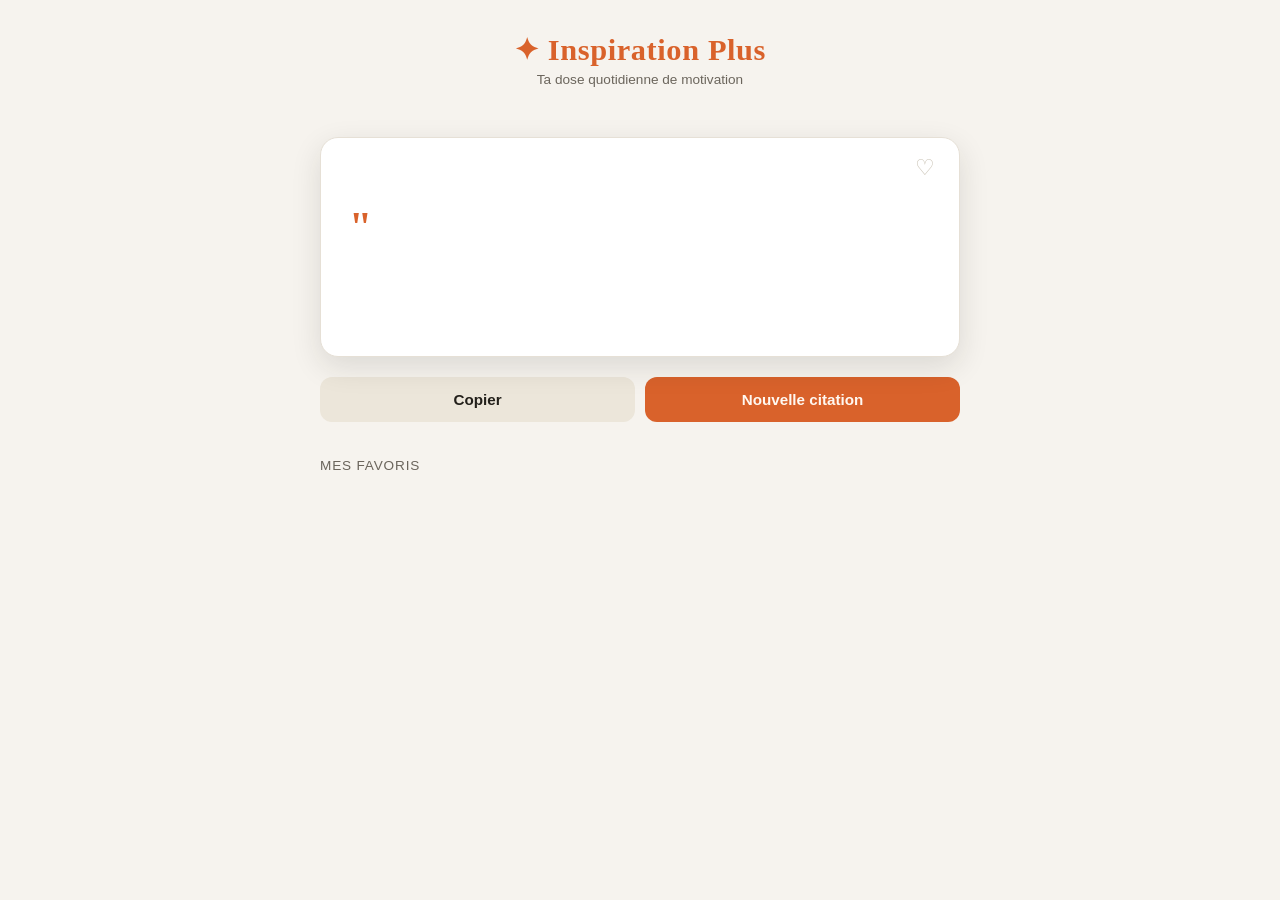
==== index.html @ 4745a582 "Add files via upload" ====
<!DOCTYPE html>
<html lang="fr">
<head>
<meta charset="UTF-8">
<meta name="viewport" content="width=device-width, initial-scale=1.0">
<title>Inspiration Plus — Citations motivantes</title>
<style>
  :root {
    --bg: #f6f3ee;
    --bg-2: #ffffff;
    --text: #23201b;
    --text-soft: #6b655c;
    --accent: #d9622b;
    --accent-2: #2b6e64;
    --card-shadow: rgba(35, 32, 27, 0.12);
    --border: #e6e0d6;
    --chip-bg: #ece6da;
    --chip-active-bg: #23201b;
    --chip-active-text: #f6f3ee;
    --heart-off: #c9c2b4;
    --heart-on: #d9622b;
  }
  @media (prefers-color-scheme: dark) {
    :root:not([data-theme="light"]) {
      --bg: #191712;
      --bg-2: #232019;
      --text: #f1ede4;
      --text-soft: #a89f8f;
      --accent: #e8823f;
      --accent-2: #4fa89a;
      --card-shadow: rgba(0, 0, 0, 0.45);
      --border: #322d24;
      --chip-bg: #2c2820;
      --chip-active-bg: #e8823f;
      --chip-active-text: #191712;
      --heart-off: #4a4438;
      --heart-on: #e8823f;
    }
  }
  :root[data-theme="dark"] {
    --bg: #191712;
    --bg-2: #232019;
    --text: #f1ede4;
    --text-soft: #a89f8f;
    --accent: #e8823f;
    --accent-2: #4fa89a;
    --card-shadow: rgba(0, 0, 0, 0.45);
    --border: #322d24;
    --chip-bg: #2c2820;
    --chip-active-bg: #e8823f;
    --chip-active-text: #191712;
    --heart-off: #4a4438;
    --heart-on: #e8823f;
  }

  * { box-sizing: border-box; }

  body {
    margin: 0;
    background: var(--bg);
    color: var(--text);
    font-family: Georgia, 'Times New Roman', serif;
    min-height: 100vh;
    display: flex;
    justify-content: center;
    padding: 32px 16px 60px;
  }

  .app {
    width: 100%;
    max-width: 640px;
  }

  header {
    text-align: center;
    margin-bottom: 28px;
  }

  .logo {
    font-size: 1.9rem;
    font-weight: 700;
    letter-spacing: 0.02em;
    color: var(--accent);
  }

  .tagline {
    font-family: -apple-system, BlinkMacSystemFont, 'Segoe UI', sans-serif;
    color: var(--text-soft);
    font-size: 0.85rem;
    margin-top: 4px;
  }

  .chips {
    display: flex;
    gap: 8px;
    overflow-x: auto;
    padding: 4px 2px 18px;
    scrollbar-width: none;
  }
  .chips::-webkit-scrollbar { display: none; }

  .chip {
    font-family: -apple-system, BlinkMacSystemFont, 'Segoe UI', sans-serif;
    flex: 0 0 auto;
    padding: 7px 16px;
    border-radius: 999px;
    background: var(--chip-bg);
    color: var(--text);
    font-size: 0.82rem;
    border: none;
    cursor: pointer;
    white-space: nowrap;
    transition: background 0.15s, color 0.15s, transform 0.1s;
  }
  .chip:active { transform: scale(0.96); }
  .chip.active {
    background: var(--chip-active-bg);
    color: var(--chip-active-text);
  }

  .card {
    background: var(--bg-2);
    border: 1px solid var(--border);
    border-radius: 18px;
    padding: 40px 28px;
    box-shadow: 0 10px 30px var(--card-shadow);
    min-height: 220px;
    display: flex;
    flex-direction: column;
    justify-content: center;
    position: relative;
    transition: opacity 0.2s ease;
  }

  .quote-mark {
    font-size: 2.6rem;
    color: var(--accent);
    line-height: 1;
    margin-bottom: 6px;
    font-weight: 700;
  }

  .quote-text {
    font-size: 1.35rem;
    line-height: 1.5;
    margin: 0 0 18px;
  }

  .quote-author {
    font-family: -apple-system, BlinkMacSystemFont, 'Segoe UI', sans-serif;
    color: var(--text-soft);
    font-size: 0.9rem;
    font-style: normal;
  }

  .quote-category {
    font-family: -apple-system, BlinkMacSystemFont, 'Segoe UI', sans-serif;
    display: inline-block;
    margin-top: 14px;
    font-size: 0.72rem;
    letter-spacing: 0.06em;
    text-transform: uppercase;
    color: var(--accent-2);
  }

  .heart-btn {
    position: absolute;
    top: 18px;
    right: 18px;
    background: none;
    border: none;
    cursor: pointer;
    font-size: 1.4rem;
    color: var(--heart-off);
    transition: transform 0.15s, color 0.15s;
    line-height: 1;
  }
  .heart-btn.active { color: var(--heart-on); }
  .heart-btn:active { transform: scale(1.25); }

  .actions {
    display: flex;
    gap: 10px;
    margin-top: 20px;
  }

  .btn {
    font-family: -apple-system, BlinkMacSystemFont, 'Segoe UI', sans-serif;
    flex: 1;
    padding: 14px;
    border-radius: 12px;
    border: none;
    font-size: 0.95rem;
    font-weight: 600;
    cursor: pointer;
    transition: transform 0.1s, opacity 0.15s;
  }
  .btn:active { transform: scale(0.97); }

  .btn-primary {
    background: var(--accent);
    color: #fff8f1;
  }

  .btn-secondary {
    background: var(--chip-bg);
    color: var(--text);
  }

  .toast {
    position: fixed;
    bottom: 24px;
    left: 50%;
    transform: translateX(-50%) translateY(20px);
    background: var(--text);
    color: var(--bg);
    font-family: -apple-system, BlinkMacSystemFont, 'Segoe UI', sans-serif;
    padding: 10px 20px;
    border-radius: 999px;
    font-size: 0.85rem;
    opacity: 0;
    transition: opacity 0.25s, transform 0.25s;
    pointer-events: none;
    white-space: nowrap;
  }
  .toast.show {
    opacity: 1;
    transform: translateX(-50%) translateY(0);
  }

  .favorites-section {
    margin-top: 36px;
  }

  .favorites-title {
    font-family: -apple-system, BlinkMacSystemFont, 'Segoe UI', sans-serif;
    font-size: 0.85rem;
    text-transform: uppercase;
    letter-spacing: 0.06em;
    color: var(--text-soft);
    margin-bottom: 10px;
  }

  .fav-item {
    background: var(--bg-2);
    border: 1px solid var(--border);
    border-radius: 12px;
    padding: 14px 16px;
    margin-bottom: 8px;
    font-size: 0.95rem;
    display: flex;
    justify-content: space-between;
    align-items: flex-start;
    gap: 10px;
  }
  .fav-text { flex: 1; }
  .fav-author {
    font-family: -apple-system, BlinkMacSystemFont, 'Segoe UI', sans-serif;
    color: var(--text-soft);
    font-size: 0.78rem;
    margin-top: 4px;
  }
  .fav-remove {
    background: none;
    border: none;
    color: var(--text-soft);
    font-size: 1rem;
    cursor: pointer;
    flex: 0 0 auto;
  }

  .empty-fav {
    font-family: -apple-system, BlinkMacSystemFont, 'Segoe UI', sans-serif;
    color: var(--text-soft);
    font-size: 0.85rem;
    text-align: center;
    padding: 12px 0;
  }
</style>
</head>
<body>
<div class="app">
  <header>
    <div class="logo">✦ Inspiration Plus</div>
    <div class="tagline">Ta dose quotidienne de motivation</div>
  </header>

  <div class="chips" id="chips"></div>

  <div class="card" id="card">
    <button class="heart-btn" id="heartBtn" aria-label="Ajouter aux favoris">♡</button>
    <div class="quote-mark">"</div>
    <p class="quote-text" id="quoteText"></p>
    <div class="quote-author" id="quoteAuthor"></div>
    <div class="quote-category" id="quoteCategory"></div>
  </div>

  <div class="actions">
    <button class="btn btn-secondary" id="copyBtn">Copier</button>
    <button class="btn btn-primary" id="newBtn">Nouvelle citation</button>
  </div>

  <div class="favorites-section">
    <div class="favorites-title">Mes favoris</div>
    <div id="favList"></div>
  </div>
</div>

<div class="toast" id="toast"></div>

<script>
const QUOTES = [
  { t: "La discipline est le pont entre les objectifs et les résultats.", a: "Jim Rohn", c: "Persévérance" },
  { t: "Ce n'est pas parce que les choses sont difficiles que nous n'osons pas, c'est parce que nous n'osons pas qu'elles sont difficiles.", a: "Sénèque", c: "Confiance" },
  { t: "Le succès, c'est tomber sept fois et se relever huit.", a: "Proverbe japonais", c: "Persévérance" },
  { t: "Fais de ta vie un rêve, et d'un rêve, une réalité.", a: "Antoine de Saint-Exupéry", c: "Motivation" },
  { t: "On ne voit bien qu'avec le cœur. L'essentiel est invisible pour les yeux.", a: "Antoine de Saint-Exupéry", c: "Bien-être" },
  { t: "Le seul véritable échec est celui de ne pas essayer.", a: "George Couros", c: "Motivation" },
  { t: "Crois en toi et tu seras invincible.", a: "Anonyme", c: "Confiance" },
  { t: "Un pas à la fois suffit pour gravir une montagne.", a: "Anonyme", c: "Persévérance" },
  { t: "Le meilleur moment pour commencer, c'était hier. Le deuxième meilleur, c'est maintenant.", a: "Proverbe chinois", c: "Motivation" },
  { t: "Ta seule limite, c'est toi.", a: "Anonyme", c: "Confiance" },
  { t: "Le repos fait partie du travail.", a: "Anonyme", c: "Bien-être" },
  { t: "Chaque expert a d'abord été un débutant.", a: "Helen Hayes", c: "Persévérance" },
  { t: "Le succès n'est pas final, l'échec n'est pas fatal.", a: "Winston Churchill", c: "Succès" },
  { t: "Agis comme s'il était impossible d'échouer.", a: "Dorothea Brande", c: "Confiance" },
  { t: "La vie commence à la fin de ta zone de confort.", a: "Neale Donald Walsch", c: "Motivation" },
  { t: "Prends soin de ton corps, c'est le seul endroit où tu es obligé de vivre.", a: "Jim Rohn", c: "Bien-être" },
  { t: "Le succès, c'est faire ce qu'on aime et croire en ce qu'on fait.", a: "Albert Schweitzer", c: "Succès" },
  { t: "Il n'y a pas d'ascenseur vers le succès, il faut prendre l'escalier.", a: "Zig Ziglar", c: "Persévérance" },
  { t: "Doute de tout, découvre-toi.", a: "Cathy Le Fol", c: "Confiance" },
  { t: "Tout ce que tu peux imaginer est réel.", a: "Pablo Picasso", c: "Motivation" },
  { t: "La respiration est le pont qui relie la vie à la conscience.", a: "Thich Nhat Hanh", c: "Bien-être" },
  { t: "Ne compte pas les jours, fais que les jours comptent.", a: "Mohammed Ali", c: "Motivation" },
  { t: "La confiance en soi est le premier secret du succès.", a: "Ralph Waldo Emerson", c: "Confiance" },
  { t: "Le plus grand risque est de ne prendre aucun risque.", a: "Mark Zuckerberg", c: "Succès" },
  { t: "Tomber, ce n'est pas échouer. Échouer, c'est rester là où on est tombé.", a: "Socrate", c: "Persévérance" },
  { t: "Sois toi-même, tous les autres sont déjà pris.", a: "Oscar Wilde", c: "Confiance" },
  { t: "La paix vient de l'intérieur. Ne la cherche pas ailleurs.", a: "Bouddha", c: "Bien-être" },
  { t: "Le futur appartient à ceux qui croient en la beauté de leurs rêves.", a: "Eleanor Roosevelt", c: "Motivation" },
  { t: "On n'échoue vraiment que lorsqu'on cesse d'essayer.", a: "Elbert Hubbard", c: "Persévérance" },
  { t: "La réussite est la somme de petits efforts répétés jour après jour.", a: "Robert Collier", c: "Succès" }
];

const CATEGORIES = ["Toutes", "Motivation", "Confiance", "Persévérance", "Succès", "Bien-être"];

let currentCategory = "Toutes";
let currentQuote = null;

const chipsEl = document.getElementById('chips');
const quoteTextEl = document.getElementById('quoteText');
const quoteAuthorEl = document.getElementById('quoteAuthor');
const quoteCategoryEl = document.getElementById('quoteCategory');
const heartBtn = document.getElementById('heartBtn');
const favListEl = document.getElementById('favList');
const toastEl = document.getElementById('toast');
const cardEl = document.getElementById('card');

function loadFavorites() {
  try {
    const raw = localStorage.getItem('etincelle_favs');
    return raw ? JSON.parse(raw) : [];
  } catch (e) { return []; }
}

function saveFavorites(favs) {
  try { localStorage.setItem('etincelle_favs', JSON.stringify(favs)); } catch (e) {}
}

function isFavorite(q) {
  return loadFavorites().some(f => f.t === q.t);
}

function showToast(msg) {
  toastEl.textContent = msg;
  toastEl.classList.add('show');
  setTimeout(() => toastEl.classList.remove('show'), 1600);
}

function renderChips() {
  chipsEl.innerHTML = '';
  CATEGORIES.forEach(cat => {
    const btn = document.createElement('button');
    btn.className = 'chip' + (cat === currentCategory ? ' active' : '');
    btn.textContent = cat;
    btn.onclick = () => {
      currentCategory = cat;
      renderChips();
      pickQuote();
    };
    chipsEl.appendChild(btn);
  });
}

function pool() {
  if (currentCategory === "Toutes") return QUOTES;
  return QUOTES.filter(q => q.c === currentCategory);
}

function pickQuote(avoidRepeat = true) {
  const p = pool();
  if (p.length === 0) return;
  let q;
  do {
    q = p[Math.floor(Math.random() * p.length)];
  } while (avoidRepeat && p.length > 1 && currentQuote && q.t === currentQuote.t);
  currentQuote = q;
  renderQuote();
}

function renderQuote() {
  cardEl.style.opacity = '0';
  setTimeout(() => {
    quoteTextEl.textContent = currentQuote.t;
    quoteAuthorEl.textContent = "— " + currentQuote.a;
    quoteCategoryEl.textContent = currentQuote.c;
    heartBtn.textContent = isFavorite(currentQuote) ? '♥' : '♡';
    heartBtn.classList.toggle('active', isFavorite(currentQuote));
    cardEl.style.opacity = '1';
  }, 120);
}

function renderFavorites() {
  const favs = loadFavorites();
  favListEl.innerHTML = '';
  if (favs.length === 0) {
    favListEl.innerHTML = '<div class="empty-fav">Aucun favori pour l\\'instant — appuie sur le cœur d\\'une citation qui te plaît.</div>';
    return;
  }
  favs.slice().reverse().forEach(f => {
    const item = document.createElement('div');
    item.className = 'fav-item';
    item.innerHTML = `<div class="fav-text">${escapeHtml(f.t)}<div class="fav-author">— ${escapeHtml(f.a)}</div></div>`;
    const rm = document.createElement('button');
    rm.className = 'fav-remove';
    rm.textContent = '✕';
    rm.onclick = () => {
      const updated = loadFavorites().filter(x => x.t !== f.t);
      saveFavorites(updated);
      renderFavorites();
      if (currentQuote && currentQuote.t === f.t) renderQuote();
    };
    item.appendChild(rm);
    favListEl.appendChild(item);
  });
}

function escapeHtml(str) {
  const div = document.createElement('div');
  div.textContent = str;
  return div.innerHTML;
}

heartBtn.onclick = () => {
  if (!currentQuote) return;
  let favs = loadFavorites();
  if (isFavorite(currentQuote)) {
    favs = favs.filter(f => f.t !== currentQuote.t);
    showToast('Retiré des favoris');
  } else {
    favs.push(currentQuote);
    showToast('Ajouté aux favoris');
  }
  saveFavorites(favs);
  renderQuote();
  renderFavorites();
};

document.getElementById('newBtn').onclick = () => pickQuote();

document.getElementById('copyBtn').onclick = async () => {
  if (!currentQuote) return;
  const text = `"${currentQuote.t}" — ${currentQuote.a}`;
  try {
    await navigator.clipboard.writeText(text);
    showToast('Copié !');
  } catch (e) {
    showToast('Impossible de copier');
  }
};

renderChips();
pickQuote(false);
renderFavorites();
</script>
</body>
</html>
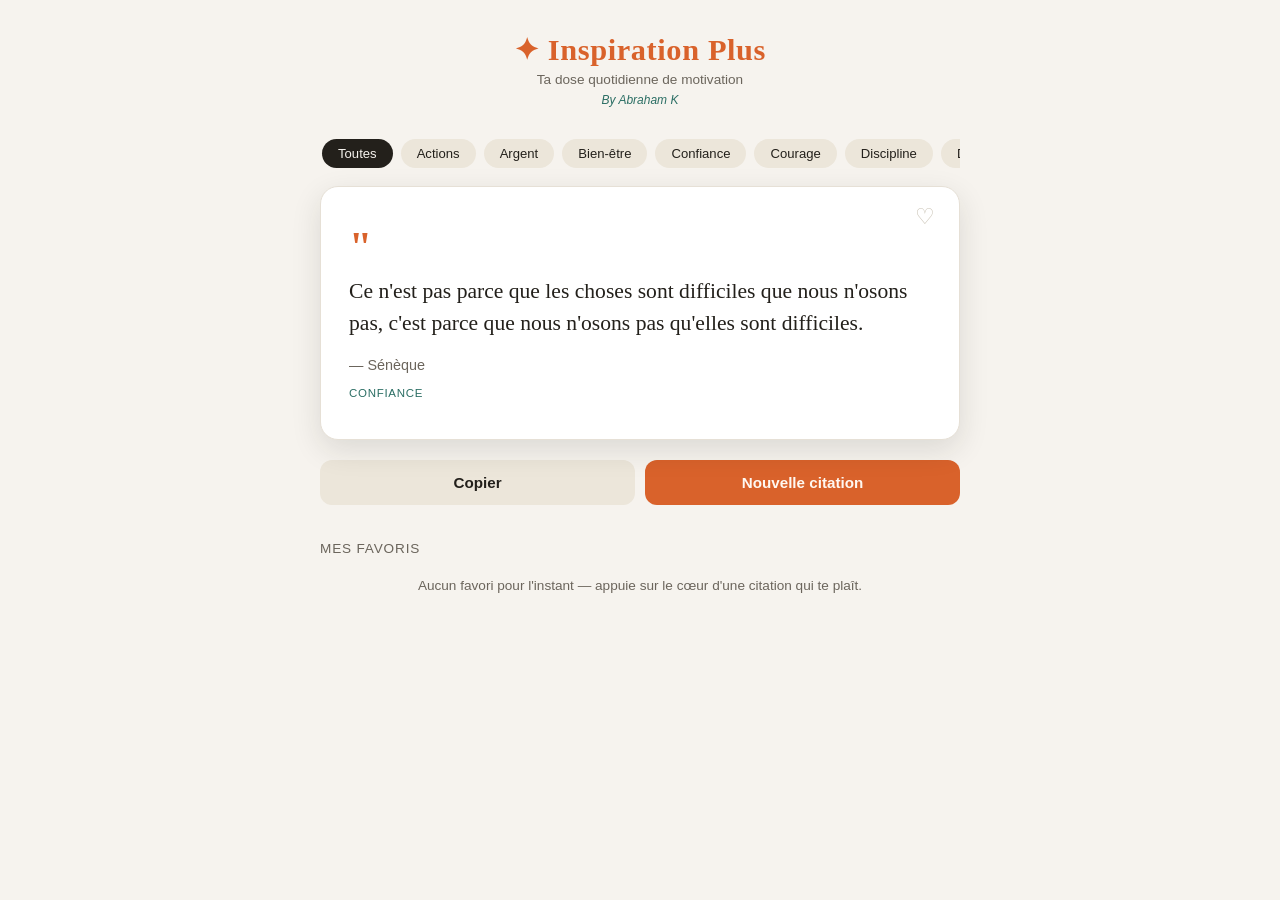
==== commit 8edb13b3: "Add files via upload" ====
--- a/index.html
+++ b/index.html
@@ -90,6 +90,14 @@
     margin-top: 4px;
   }
 
+  .signature {
+    font-family: -apple-system, BlinkMacSystemFont, 'Segoe UI', sans-serif;
+    color: var(--accent-2);
+    font-size: 0.75rem;
+    font-style: italic;
+    margin-top: 6px;
+  }
+
   .chips {
     display: flex;
     gap: 8px;
@@ -283,6 +291,7 @@
   <header>
     <div class="logo">✦ Inspiration Plus</div>
     <div class="tagline">Ta dose quotidienne de motivation</div>
+    <div class="signature">By Abraham K</div>
   </header>
 
   <div class="chips" id="chips"></div>
@@ -339,10 +348,63 @@
   { t: "La paix vient de l'intérieur. Ne la cherche pas ailleurs.", a: "Bouddha", c: "Bien-être" },
   { t: "Le futur appartient à ceux qui croient en la beauté de leurs rêves.", a: "Eleanor Roosevelt", c: "Motivation" },
   { t: "On n'échoue vraiment que lorsqu'on cesse d'essayer.", a: "Elbert Hubbard", c: "Persévérance" },
-  { t: "La réussite est la somme de petits efforts répétés jour après jour.", a: "Robert Collier", c: "Succès" }
+  { t: "La réussite est la somme de petits efforts répétés jour après jour.", a: "Robert Collier", c: "Succès" },
+  { t: "Discipline, c'est choisir entre ce que tu veux maintenant et ce que tu veux le plus.", a: "Abraham Lincoln", c: "Discipline" },
+  { t: "N'attends pas que les opportunités frappent à ta porte, crée-les.", a: "Abraham KPATAKOU", c: "Mindset" },
+  { t: "La chute n'est pas un échec. L'échec, c'est de rester là où on est tombé.", a: "Socrate", c: "Persévérance" },
+  { t: "Fais aujourd'hui ce que les autres ne veulent pas faire, pour avoir demain ce que les autres n'auront pas.", a: "Jerry Rice", c: "Travail" },
+  { t: "Le succès, c'est la somme de petits efforts répétés jour après jour.", a: "Robert Collier", c: "Habitudes" },
+  { t: "Si tu as peur de le faire, fais-le avec la peur.", a: "Abraham KPATAKOU", c: "Courage" },
+  { t: "Ne t'arrête pas quand tu es fatigué, arrête-toi quand tu as fini.", a: "David Goggins", c: "Discipline" },
+  { t: "Tu ne seras jamais prêt à 100%. Commence quand même.", a: "Abraham KPATAKOU", c: "Actions" },
+  { t: "Sois plus fort que ta meilleure excuse.", a: "Abraham KPATAKOU", c: "Sport" },
+  { t: "La route est longue, mais la vue au sommet est magnifique.", a: "Abraham KPATAKOU", c: "Persévérance" },
+  { t: "La discipline est le pont entre les objectifs et les accomplissements.", a: "Jim Rohan", c: "Discipline" },
+  { t: "La discipline pèse des grammes, le regret pèse des tonnes.", a: "Jim Rohan", c: "Discipline" },
+  { t: "Le silence est parfois la réponse la plus puissante.", a: "Socrate", c: "Sagesse" },
+  { t: "Celui qui maîtrise son esprit maîtrise son destin.", a: "Bouddha", c: "Mental" },
+  { t: "La victoire appartient à celui qui persévère après la fatigue.", a: "Napoléon Bonaparte", c: "Persévérance" },
+  { t: "Le succès n’est pas final, l’échec n’est pas fatal : c’est le courage de continuer qui compte.", a: "Winston Churchill", c: "Succès" },
+  { t: "Travaille en silence, que ton succès fasse le bruit.", a: "Frank Ocean", c: "Travail" },
+  { t: "Le doute tue plus de rêves que l’échec.", a: "Suzy Kassem", c: "Motivation" },
+  { t: "La pauvreté passe, la mentalité reste.", a: "Abraham KPATAKOU", c: "Mental" },
+  { t: "On ne devient pas riche par ce qu’on gagne, mais par ce qu’on garde.", a: "Abraham KPATAKOU", c: "Argent" },
+  { t: "La vie est un processus continu : chaque étape te façonne, chaque épreuve te transforme, et chaque victoire te rapproche de ta destinée.", a: "Junior Tuyo C’Dieu", c: "Développement personnel" },
+  { t: "The solution is money", a: "Jean", c: "Réalité" },
+  { t: "La patience est amère, mais son fruit est doux", a: "Jean-Jacques Rousseau", c: "Patience" },
+  { t: "Celui qui a une raison de vivre peut supporter presque n’importe comment.", a: "Friedrich Nietzsche", c: "Vie" },
+  { t: "L’homme fort n’est pas celui qui terrasse les autres, mais celui qui se maîtrise lui-même.", a: "Proverbe", c: "Force" },
+  { t: "Le respect se gagne, l’honnêteté s’apprécie, la confiance se mérite.", a: "Citation Moderne", c: "Valeurs" },
+  { t: "L’ambition sans discipline est une illusion.", a: "Abraham KPATAKOU", c: "Discipline" },
+  { t: "Les excuses construisent aujourd’hui, mais détruisent demain.", a: "Citation Moderne", c: "Réalité" },
+  { t: "Ce que tu tolères aujourd’hui deviendra ton quotidien demain.", a: "Citation Moderne", c: "Vision" },
+  { t: "Le succès aime la vitesse, mais respecte la patience.", a: "Abraham KPATAKOU", c: "Succès" },
+  { t: "Une porte fermée peut être la protection de Dieu.", a: "Raphaël SHEYI", c: "Foi" },
+  { t: "Le cœur calme voit plus loin que l’esprit agité.", a: "Abraham KPATAKOU", c: "Paix" },
+  { t: "Celui qui veut aller loin choisit bien ses fréquentations.", a: "Abraham KPATAKOU", c: "Relations" },
+  { t: "Le lion ne tourne pas la tête quand les petits chiens aboient.", a: "Proverbe Africain", c: "Mental" },
+  { t: "Dieu ferme parfois une route pour t’éviter un précipice.", a: "Raphaël SHEYI", c: "Foi" },
+  { t: "La victoire appartient à celui qui persévère après la fatigue.", a: "Napoléon Bonaparte", c: "Persévérance" },
+  { t: "Les opportunités ne se trouvent pas, elles se créent.", a: "Chris Grosser", c: "Opportunité" },
+  { t: "Un roi se reconnaît dans ses décisions, pas dans ses paroles.", a: "Citation Moderne", c: "Leadership" },
+  { t: "Le calme est une superpuissance.", a: "Abraham KPATAKOU", c: "Mental" },
+  { t: "La solitude bien utilisée vaut mieux qu’une mauvaise compagnie.", a: "Arthur Schopenhauer", c: "Solitude" },
+  { t: "Les habitudes d’aujourd’hui construisent le destin de demain.", a: "Citation Moderne", c: "Habitudes" },
+  { t: "Your future depends on what you do today.", a: "Abraham KPATAKOU", c: "Futures" },
+  { t: "La foi commence là où la logique s’arrête.", a: "Citation spirituelle", c: "Foi" },
+  { t: "La meilleure vengeance est le succès massif.", a: "Frank Sinatra", c: "Succès" },
+  { t: "Le temps révèle, l’épreuve confirme.", a: "Abraham KPATAKOU", c: "Temps" },
+  { t: "La sagesse consiste à savoir quoi ignorer.", a: "William James", c: "Sagesse" },
+  { t: "Celui qui sème la discipline récolte la liberté.", a: "Citation moderne", c: "Discipline" },
+  { t: "La vraie richesse commence dans l’esprit.", a: "Bob Proctor", c: "Mental" },
+  { t: "La loyauté est rare, quand tu la trouves, protège-la.", a: "Citation moderne", c: "Loyauté" },
+  { t: "Le prix de la grandeur, c’est la responsabilité.", a: "Winston Churchill", c: "Leadership" },
+  { t: "Là où va l’attention, l’énergie suit.", a: "Tony Robbins", c: "Focus" },
+  { t: "La constance transforme l’ordinaire en extraordinaire.", a: "Citation moderne", c: "Discipline" },
+  { t: "Ce n’est pas la montagne que nous conquérons, mais nous-mêmes.", a: "Edmund Hillary", c: "Dépassement" }
 ];
 
-const CATEGORIES = ["Toutes", "Motivation", "Confiance", "Persévérance", "Succès", "Bien-être"];
+const CATEGORIES = ["Toutes", "Actions", "Argent", "Bien-être", "Confiance", "Courage", "Discipline", "Dépassement", "Développement personnel", "Focus", "Foi", "Force", "Futures", "Habitudes", "Leadership", "Loyauté", "Mental", "Mindset", "Motivation", "Opportunité", "Paix", "Patience", "Persévérance", "Relations", "Réalité", "Sagesse", "Solitude", "Sport", "Succès", "Temps", "Travail", "Valeurs", "Vie", "Vision"];
 
 let currentCategory = "Toutes";
 let currentQuote = null;
@@ -424,7 +486,7 @@
   const favs = loadFavorites();
   favListEl.innerHTML = '';
   if (favs.length === 0) {
-    favListEl.innerHTML = '<div class="empty-fav">Aucun favori pour l\\'instant — appuie sur le cœur d\\'une citation qui te plaît.</div>';
+    favListEl.innerHTML = `<div class="empty-fav">Aucun favori pour l'instant — appuie sur le cœur d'une citation qui te plaît.</div>`;
     return;
   }
   favs.slice().reverse().forEach(f => {
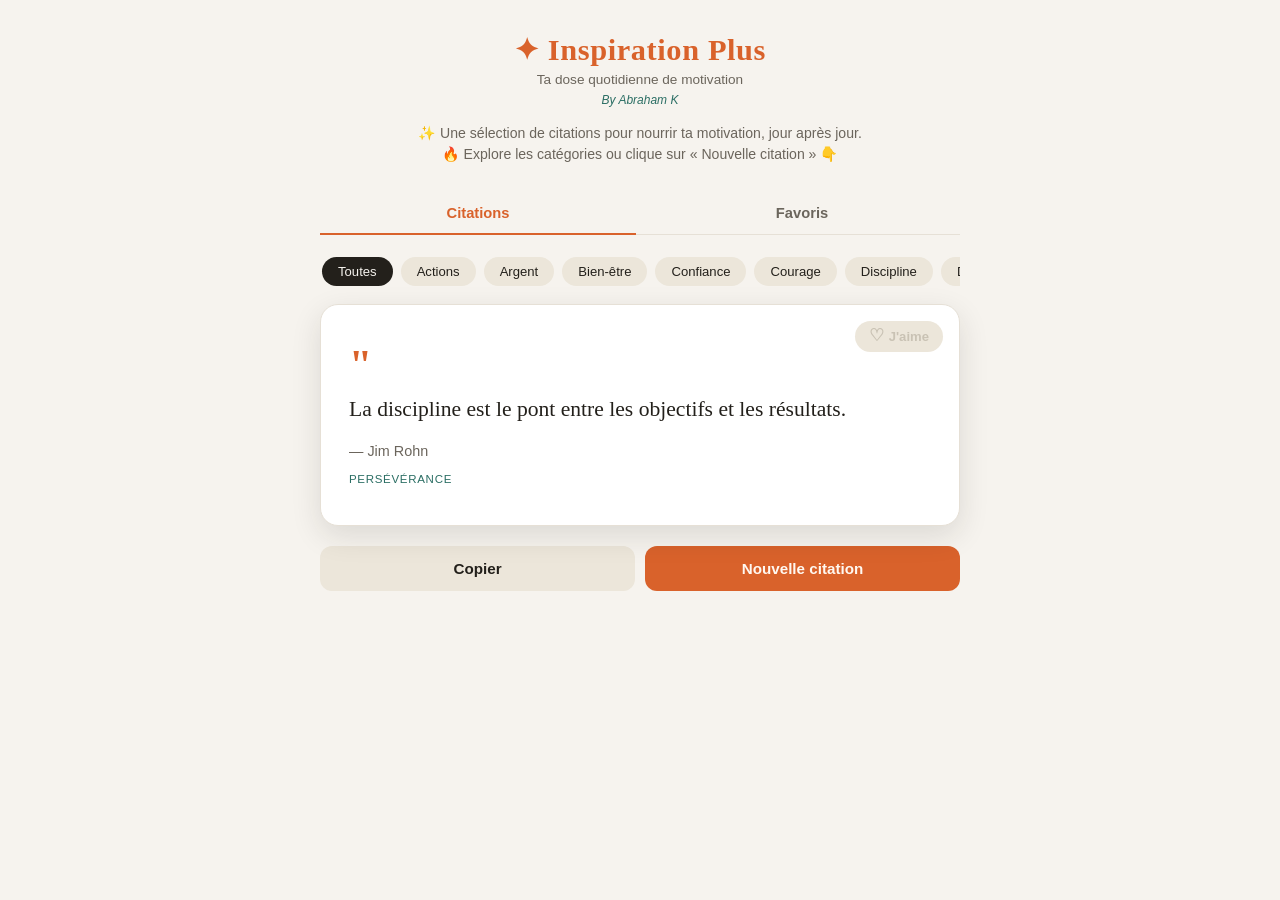
==== commit 644fc069: "Add files via upload" ====
--- a/index.html
+++ b/index.html
@@ -98,6 +98,47 @@
     margin-top: 6px;
   }
 
+  .intro {
+    font-family: -apple-system, BlinkMacSystemFont, 'Segoe UI', sans-serif;
+    color: var(--text-soft);
+    font-size: 0.88rem;
+    line-height: 1.5;
+    max-width: 480px;
+    margin: 16px auto 0;
+    padding: 0 8px;
+  }
+
+  .tabs {
+    display: flex;
+    gap: 8px;
+    margin-bottom: 18px;
+    border-bottom: 1px solid var(--border);
+  }
+
+  .tab {
+    font-family: -apple-system, BlinkMacSystemFont, 'Segoe UI', sans-serif;
+    flex: 1;
+    background: none;
+    border: none;
+    padding: 12px 8px;
+    font-size: 0.92rem;
+    font-weight: 600;
+    color: var(--text-soft);
+    cursor: pointer;
+    border-bottom: 2px solid transparent;
+    margin-bottom: -1px;
+    transition: color 0.15s, border-color 0.15s;
+  }
+
+  .tab.active {
+    color: var(--accent);
+    border-bottom-color: var(--accent);
+  }
+
+  .hidden {
+    display: none;
+  }
+
   .chips {
     display: flex;
     gap: 8px;
@@ -173,18 +214,26 @@
 
   .heart-btn {
     position: absolute;
-    top: 18px;
-    right: 18px;
-    background: none;
+    top: 16px;
+    right: 16px;
+    display: flex;
+    align-items: center;
+    gap: 5px;
+    background: var(--chip-bg);
     border: none;
+    border-radius: 999px;
+    padding: 7px 14px;
     cursor: pointer;
-    font-size: 1.4rem;
+    font-size: 0.82rem;
+    font-family: -apple-system, BlinkMacSystemFont, 'Segoe UI', sans-serif;
+    font-weight: 600;
     color: var(--heart-off);
-    transition: transform 0.15s, color 0.15s;
+    transition: transform 0.15s, color 0.15s, background 0.15s;
     line-height: 1;
   }
+  .heart-btn #heartIcon { font-size: 1.05rem; }
   .heart-btn.active { color: var(--heart-on); }
-  .heart-btn:active { transform: scale(1.25); }
+  .heart-btn:active { transform: scale(0.94); }
 
   .actions {
     display: flex;
@@ -292,26 +341,37 @@
     <div class="logo">✦ Inspiration Plus</div>
     <div class="tagline">Ta dose quotidienne de motivation</div>
     <div class="signature">By Abraham K</div>
+    <p class="intro">✨ Une sélection de citations pour nourrir ta motivation, jour après jour. 🔥 Explore les catégories ou clique sur « Nouvelle citation » 👇</p>
   </header>
 
-  <div class="chips" id="chips"></div>
-
-  <div class="card" id="card">
-    <button class="heart-btn" id="heartBtn" aria-label="Ajouter aux favoris">♡</button>
-    <div class="quote-mark">"</div>
-    <p class="quote-text" id="quoteText"></p>
-    <div class="quote-author" id="quoteAuthor"></div>
-    <div class="quote-category" id="quoteCategory"></div>
+  <div class="tabs" id="tabs">
+    <button class="tab active" id="tabCitations" type="button">Citations</button>
+    <button class="tab" id="tabFavoris" type="button">Favoris <span id="favCount"></span></button>
   </div>
 
-  <div class="actions">
-    <button class="btn btn-secondary" id="copyBtn">Copier</button>
-    <button class="btn btn-primary" id="newBtn">Nouvelle citation</button>
+  <div id="viewCitations">
+    <div class="chips" id="chips"></div>
+
+    <div class="card" id="card">
+      <button class="heart-btn" id="heartBtn" type="button">
+        <span id="heartIcon">♡</span> <span id="heartLabel">J'aime</span>
+      </button>
+      <div class="quote-mark">"</div>
+      <p class="quote-text" id="quoteText"></p>
+      <div class="quote-author" id="quoteAuthor"></div>
+      <div class="quote-category" id="quoteCategory"></div>
+    </div>
+
+    <div class="actions">
+      <button class="btn btn-secondary" id="copyBtn">Copier</button>
+      <button class="btn btn-primary" id="newBtn">Nouvelle citation</button>
+    </div>
   </div>
 
-  <div class="favorites-section">
-    <div class="favorites-title">Mes favoris</div>
-    <div id="favList"></div>
+  <div id="viewFavoris" class="hidden">
+    <div class="favorites-section">
+      <div id="favList"></div>
+    </div>
   </div>
 </div>
 
@@ -408,15 +468,23 @@
 
 let currentCategory = "Toutes";
 let currentQuote = null;
+let poolIndex = -1;
 
 const chipsEl = document.getElementById('chips');
 const quoteTextEl = document.getElementById('quoteText');
 const quoteAuthorEl = document.getElementById('quoteAuthor');
 const quoteCategoryEl = document.getElementById('quoteCategory');
 const heartBtn = document.getElementById('heartBtn');
+const heartIcon = document.getElementById('heartIcon');
+const heartLabel = document.getElementById('heartLabel');
 const favListEl = document.getElementById('favList');
+const favCountEl = document.getElementById('favCount');
 const toastEl = document.getElementById('toast');
 const cardEl = document.getElementById('card');
+const tabCitations = document.getElementById('tabCitations');
+const tabFavoris = document.getElementById('tabFavoris');
+const viewCitations = document.getElementById('viewCitations');
+const viewFavoris = document.getElementById('viewFavoris');
 
 function loadFavorites() {
   try {
@@ -447,6 +515,7 @@
     btn.textContent = cat;
     btn.onclick = () => {
       currentCategory = cat;
+      poolIndex = -1;
       renderChips();
       pickQuote();
     };
@@ -459,14 +528,11 @@
   return QUOTES.filter(q => q.c === currentCategory);
 }
 
-function pickQuote(avoidRepeat = true) {
+function pickQuote() {
   const p = pool();
   if (p.length === 0) return;
-  let q;
-  do {
-    q = p[Math.floor(Math.random() * p.length)];
-  } while (avoidRepeat && p.length > 1 && currentQuote && q.t === currentQuote.t);
-  currentQuote = q;
+  poolIndex = (poolIndex + 1) % p.length;
+  currentQuote = p[poolIndex];
   renderQuote();
 }
 
@@ -476,7 +542,8 @@
     quoteTextEl.textContent = currentQuote.t;
     quoteAuthorEl.textContent = "— " + currentQuote.a;
     quoteCategoryEl.textContent = currentQuote.c;
-    heartBtn.textContent = isFavorite(currentQuote) ? '♥' : '♡';
+    heartIcon.textContent = isFavorite(currentQuote) ? '♥' : '♡';
+    heartLabel.textContent = isFavorite(currentQuote) ? 'Ajouté' : "J'aime";
     heartBtn.classList.toggle('active', isFavorite(currentQuote));
     cardEl.style.opacity = '1';
   }, 120);
@@ -484,6 +551,7 @@
 
 function renderFavorites() {
   const favs = loadFavorites();
+  favCountEl.textContent = favs.length > 0 ? `(${favs.length})` : '';
   favListEl.innerHTML = '';
   if (favs.length === 0) {
     favListEl.innerHTML = `<div class="empty-fav">Aucun favori pour l'instant — appuie sur le cœur d'une citation qui te plaît.</div>`;
@@ -530,19 +598,53 @@
 
 document.getElementById('newBtn').onclick = () => pickQuote();
 
+tabCitations.onclick = () => {
+  tabCitations.classList.add('active');
+  tabFavoris.classList.remove('active');
+  viewCitations.classList.remove('hidden');
+  viewFavoris.classList.add('hidden');
+};
+
+tabFavoris.onclick = () => {
+  tabFavoris.classList.add('active');
+  tabCitations.classList.remove('active');
+  viewFavoris.classList.remove('hidden');
+  viewCitations.classList.add('hidden');
+  renderFavorites();
+};
+
+function fallbackCopy(text) {
+  const textarea = document.createElement('textarea');
+  textarea.value = text;
+  textarea.style.position = 'fixed';
+  textarea.style.opacity = '0';
+  document.body.appendChild(textarea);
+  textarea.focus();
+  textarea.select();
+  let ok = false;
+  try { ok = document.execCommand('copy'); } catch (e) { ok = false; }
+  document.body.removeChild(textarea);
+  return ok;
+}
+
 document.getElementById('copyBtn').onclick = async () => {
   if (!currentQuote) return;
   const text = `"${currentQuote.t}" — ${currentQuote.a}`;
-  try {
-    await navigator.clipboard.writeText(text);
-    showToast('Copié !');
-  } catch (e) {
-    showToast('Impossible de copier');
-  }
+  let success = false;
+  if (navigator.clipboard && window.isSecureContext) {
+    try {
+      await navigator.clipboard.writeText(text);
+      success = true;
+    } catch (e) { success = false; }
+  }
+  if (!success) {
+    success = fallbackCopy(text);
+  }
+  showToast(success ? 'Copié !' : 'Impossible de copier');
 };
 
 renderChips();
-pickQuote(false);
+pickQuote();
 renderFavorites();
 </script>
 </body>
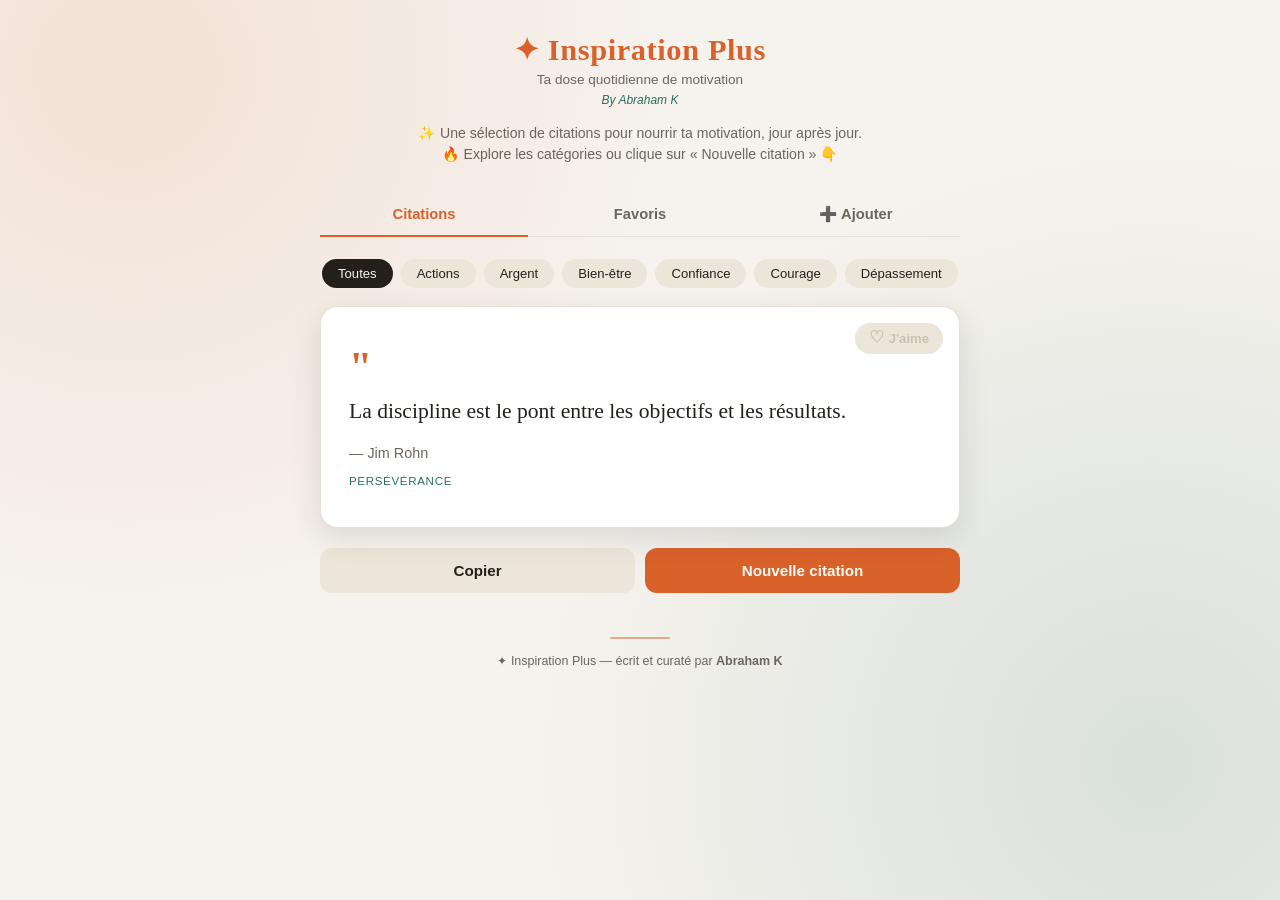
==== commit 7afb4cc1: "Add files via upload" ====
--- a/index.html
+++ b/index.html
@@ -57,7 +57,10 @@
 
   body {
     margin: 0;
-    background: var(--bg);
+    background:
+      radial-gradient(circle at 10% 8%, color-mix(in srgb, var(--accent) 12%, transparent), transparent 40%),
+      radial-gradient(circle at 90% 85%, color-mix(in srgb, var(--accent-2) 14%, transparent), transparent 45%),
+      var(--bg);
     color: var(--text);
     font-family: Georgia, 'Times New Roman', serif;
     min-height: 100vh;
@@ -106,6 +109,27 @@
     max-width: 480px;
     margin: 16px auto 0;
     padding: 0 8px;
+  }
+
+  .site-footer {
+    text-align: center;
+    margin-top: 44px;
+  }
+
+  .footer-line {
+    width: 60px;
+    height: 2px;
+    background: var(--accent);
+    opacity: 0.5;
+    margin: 0 auto 14px;
+    border-radius: 2px;
+  }
+
+  .site-footer p {
+    font-family: -apple-system, BlinkMacSystemFont, 'Segoe UI', sans-serif;
+    color: var(--text-soft);
+    font-size: 0.78rem;
+    margin: 0;
   }
 
   .tabs {
@@ -333,6 +357,179 @@
     text-align: center;
     padding: 12px 0;
   }
+
+  .add-form {
+    background: var(--bg-2);
+    border: 1px solid var(--border);
+    border-radius: 16px;
+    padding: 22px;
+    display: flex;
+    flex-direction: column;
+    gap: 6px;
+  }
+
+  .lock-screen {
+    background: var(--bg-2);
+    border: 1px solid var(--border);
+    border-radius: 16px;
+    padding: 40px 24px;
+    text-align: center;
+    display: flex;
+    flex-direction: column;
+    align-items: center;
+    gap: 12px;
+  }
+
+  .lock-icon {
+    font-size: 2.4rem;
+  }
+
+  .lock-screen p {
+    font-family: -apple-system, BlinkMacSystemFont, 'Segoe UI', sans-serif;
+    color: var(--text-soft);
+    font-size: 0.9rem;
+    margin: 0;
+  }
+
+  .lock-screen input {
+    font-family: -apple-system, BlinkMacSystemFont, 'Segoe UI', sans-serif;
+    font-size: 0.95rem;
+    padding: 10px 14px;
+    border-radius: 10px;
+    border: 1px solid var(--border);
+    background: var(--bg);
+    color: var(--text);
+    width: 100%;
+    max-width: 220px;
+    text-align: center;
+  }
+
+  .lock-screen .btn {
+    max-width: 220px;
+    width: 100%;
+  }
+
+  .add-form label {
+    font-family: -apple-system, BlinkMacSystemFont, 'Segoe UI', sans-serif;
+    font-size: 0.78rem;
+    font-weight: 600;
+    color: var(--text-soft);
+    text-transform: uppercase;
+    letter-spacing: 0.04em;
+    margin-top: 10px;
+  }
+
+  .add-form label:first-child { margin-top: 0; }
+
+  .add-form textarea,
+  .add-form input,
+  .add-form select {
+    font-family: -apple-system, BlinkMacSystemFont, 'Segoe UI', sans-serif;
+    font-size: 0.95rem;
+    padding: 10px 12px;
+    border-radius: 10px;
+    border: 1px solid var(--border);
+    background: var(--bg);
+    color: var(--text);
+    resize: vertical;
+  }
+
+  .add-form textarea:focus,
+  .add-form input:focus,
+  .add-form select:focus {
+    outline: 2px solid var(--accent);
+    outline-offset: 1px;
+  }
+
+  .add-form input#inputNouvelleCategorie {
+    margin-top: 8px;
+  }
+
+  .add-form .btn {
+    margin-top: 18px;
+    width: 100%;
+  }
+
+  .my-quotes-section {
+    margin-top: 30px;
+  }
+
+  .my-quote-item {
+    background: var(--bg-2);
+    border: 1px solid var(--border);
+    border-radius: 12px;
+    padding: 14px 16px;
+    margin-bottom: 8px;
+    font-size: 0.92rem;
+    display: flex;
+    justify-content: space-between;
+    align-items: flex-start;
+    gap: 10px;
+  }
+
+  .my-quote-meta {
+    font-family: -apple-system, BlinkMacSystemFont, 'Segoe UI', sans-serif;
+    color: var(--text-soft);
+    font-size: 0.76rem;
+    margin-top: 4px;
+  }
+
+  .confirm-overlay {
+    position: fixed;
+    inset: 0;
+    background: rgba(0,0,0,0.5);
+    display: flex;
+    align-items: center;
+    justify-content: center;
+    padding: 20px;
+    z-index: 50;
+  }
+
+  .confirm-overlay.hidden {
+    display: none;
+  }
+
+  .confirm-box {
+    background: var(--bg-2);
+    border-radius: 18px;
+    padding: 28px 24px;
+    max-width: 420px;
+    width: 100%;
+    box-shadow: 0 12px 40px rgba(0,0,0,0.35);
+  }
+
+  .confirm-title {
+    font-family: -apple-system, BlinkMacSystemFont, 'Segoe UI', sans-serif;
+    font-weight: 700;
+    font-size: 1rem;
+    margin-bottom: 14px;
+    text-align: center;
+  }
+
+  .confirm-preview {
+    background: var(--bg);
+    border: 1px solid var(--border);
+    border-radius: 12px;
+    padding: 16px;
+    margin-bottom: 18px;
+  }
+
+  .confirm-preview p {
+    margin: 4px 0 10px;
+    font-size: 1.05rem;
+    line-height: 1.4;
+  }
+
+  .confirm-author {
+    font-family: -apple-system, BlinkMacSystemFont, 'Segoe UI', sans-serif;
+    color: var(--text-soft);
+    font-size: 0.85rem;
+  }
+
+  .confirm-actions {
+    display: flex;
+    gap: 10px;
+  }
 </style>
 </head>
 <body>
@@ -347,6 +544,7 @@
   <div class="tabs" id="tabs">
     <button class="tab active" id="tabCitations" type="button">Citations</button>
     <button class="tab" id="tabFavoris" type="button">Favoris <span id="favCount"></span></button>
+    <button class="tab" id="tabAjouter" type="button">➕ Ajouter</button>
   </div>
 
   <div id="viewCitations">
@@ -373,6 +571,51 @@
       <div id="favList"></div>
     </div>
   </div>
+
+  <div id="viewAjouter" class="hidden">
+    <div id="ajouterContent">
+      <div class="add-form">
+        <label for="inputTexte">Citation</label>
+        <textarea id="inputTexte" rows="3" placeholder="Écris ta citation ici..."></textarea>
+
+        <label for="inputAuteur">Auteur</label>
+        <input type="text" id="inputAuteur" value="Abraham K">
+
+        <label for="inputCategorie">Catégorie</label>
+        <select id="inputCategorie"></select>
+        <input type="text" id="inputNouvelleCategorie" placeholder="Nom de la nouvelle catégorie" class="hidden">
+
+        <button class="btn btn-primary" id="addQuoteBtn" type="button">Ajouter la citation</button>
+      </div>
+
+      <div class="my-quotes-section">
+        <div class="favorites-title">Mes citations ajoutées</div>
+        <div id="myQuotesList"></div>
+      </div>
+    </div>
+  </div>
+
+  <div id="confirmOverlay" class="confirm-overlay hidden">
+    <div class="confirm-box">
+      <div class="confirm-title">Confirmer l'ajout ?</div>
+      <div class="confirm-preview">
+        <div class="quote-mark" style="font-size:1.6rem;">"</div>
+        <p id="confirmText"></p>
+        <div class="confirm-author" id="confirmAuthor"></div>
+        <div class="quote-category" id="confirmCategory"></div>
+      </div>
+      <div class="confirm-actions">
+        <button class="btn btn-secondary" id="confirmCancel" type="button">Annuler</button>
+        <button class="btn btn-primary" id="confirmOk" type="button">Confirmer</button>
+      </div>
+    </div>
+  </div>
+
+
+  <footer class="site-footer">
+    <div class="footer-line"></div>
+    <p>✦ Inspiration Plus — écrit et curaté par <strong>Abraham K</strong></p>
+  </footer>
 </div>
 
 <div class="toast" id="toast"></div>
@@ -461,7 +704,42 @@
   { t: "Le prix de la grandeur, c’est la responsabilité.", a: "Winston Churchill", c: "Leadership" },
   { t: "Là où va l’attention, l’énergie suit.", a: "Tony Robbins", c: "Focus" },
   { t: "La constance transforme l’ordinaire en extraordinaire.", a: "Citation moderne", c: "Discipline" },
-  { t: "Ce n’est pas la montagne que nous conquérons, mais nous-mêmes.", a: "Edmund Hillary", c: "Dépassement" }
+  { t: "Ce n’est pas la montagne que nous conquérons, mais nous-mêmes.", a: "Edmund Hillary", c: "Dépassement" },
+  { t: "Le succès n'est pas un accident, c'est un choix répété chaque jour.", a: "Abraham K", c: "Discipline" },
+  { t: "Un objectif sans plan n'est qu'un souhait.", a: "Antoine de Saint-Exupéry", c: "Vision" },
+  { t: "La motivation te fait démarrer, l'habitude te fait continuer.", a: "Jim Ryun", c: "Habitudes" },
+  { t: "Ne cherche pas d'excuses, cherche des résultats.", a: "Abraham K", c: "Actions" },
+  { t: "Le vent ne se soucie pas du bateau qui n'a pas de destination.", a: "Sénèque", c: "Vision" },
+  { t: "Ce qui ne te tue pas te rend plus fort.", a: "Friedrich Nietzsche", c: "Force" },
+  { t: "Les grandes choses ne viennent jamais de la zone de confort.", a: "Anonyme", c: "Courage" },
+  { t: "Le travail acharné bat le talent quand le talent ne travaille pas dur.", a: "Tim Notke", c: "Travail" },
+  { t: "Ta valeur ne dépend pas de ta productivité.", a: "Abraham K", c: "Bien-être" },
+  { t: "Fais un pas, même petit, chaque jour compte.", a: "Abraham K", c: "Habitudes" },
+  { t: "Le succès est la somme d'échecs surmontés avec enthousiasme.", a: "Winston Churchill", c: "Succès" },
+  { t: "Rêve grand, commence petit, mais surtout, commence.", a: "Simon Sinek", c: "Actions" },
+  { t: "Le mental, c'est ce qui reste quand le corps veut abandonner.", a: "David Goggins", c: "Mental" },
+  { t: "Sois patient, tout ce qui est grandiose prend du temps.", a: "Anonyme", c: "Patience" },
+  { t: "Ceux qui pensent ne pas avoir le temps pour l'exercice devront tôt ou tard trouver le temps pour la maladie.", a: "Edward Stanley", c: "Bien-être" },
+  { t: "La confiance vient de l'action, pas de l'attente.", a: "Abraham K", c: "Confiance" },
+  { t: "Fais aujourd'hui ce que les autres ne feront pas.", a: "Jerry Rice", c: "Discipline" },
+  { t: "La vie récompense l'action, pas les intentions.", a: "Abraham K", c: "Actions" },
+  { t: "Tu n'as pas besoin d'être extraordinaire pour commencer, mais tu dois commencer pour être extraordinaire.", a: "Zig Ziglar", c: "Motivation" },
+  { t: "Le succès commence par la volonté de l'esprit.", a: "Napoléon Hill", c: "Mental" },
+  { t: "Chaque jour est une nouvelle chance de changer ta vie.", a: "Abraham K", c: "Motivation" },
+  { t: "La force ne vient pas de ce que tu peux faire, elle vient de surmonter ce que tu pensais ne pas pouvoir faire.", a: "Rikki Rogers", c: "Force" },
+  { t: "Le plus dur n'est pas de commencer, c'est de continuer quand plus personne ne regarde.", a: "Abraham K", c: "Persévérance" },
+  { t: "Sois si bon qu'on ne puisse pas t'ignorer.", a: "Steve Martin", c: "Travail" },
+  { t: "La vraie liberté commence par la discipline.", a: "Abraham K", c: "Discipline" },
+  { t: "N'attends pas le moment parfait, prends le moment et rends-le parfait.", a: "Anonyme", c: "Actions" },
+  { t: "Le champion se révèle dans les moments où personne n'applaudit.", a: "Abraham K", c: "Persévérance" },
+  { t: "Une année à partir de maintenant, tu souhaiteras avoir commencé aujourd'hui.", a: "Karen Lamb", c: "Motivation" },
+  { t: "L'échec est une information, pas une identité.", a: "Abraham K", c: "Mental" },
+  { t: "Construis la vie que tu ne veux pas fuir en vacances.", a: "Anonyme", c: "Vision" },
+  { t: "Ce que tu fais aujourd'hui peut améliorer tous tes lendemains.", a: "Ralph Marston", c: "Habitudes" },
+  { t: "Les gagnants ne font pas des choses différentes, ils font les choses différemment.", a: "Shiv Khera", c: "Succès" },
+  { t: "On ne construit pas un empire en une nuit, mais nuit après nuit.", a: "Abraham K", c: "Persévérance" },
+  { t: "Sois le genre d'énergie que tu veux attirer.", a: "Anonyme", c: "Mindset" },
+  { t: "Le succès déteste la précipitation, mais il aime la constance.", a: "Abraham K", c: "Discipline" },
 ];
 
 const CATEGORIES = ["Toutes", "Actions", "Argent", "Bien-être", "Confiance", "Courage", "Discipline", "Dépassement", "Développement personnel", "Focus", "Foi", "Force", "Futures", "Habitudes", "Leadership", "Loyauté", "Mental", "Mindset", "Motivation", "Opportunité", "Paix", "Patience", "Persévérance", "Relations", "Réalité", "Sagesse", "Solitude", "Sport", "Succès", "Temps", "Travail", "Valeurs", "Vie", "Vision"];
@@ -483,8 +761,38 @@
 const cardEl = document.getElementById('card');
 const tabCitations = document.getElementById('tabCitations');
 const tabFavoris = document.getElementById('tabFavoris');
+const tabAjouter = document.getElementById('tabAjouter');
 const viewCitations = document.getElementById('viewCitations');
 const viewFavoris = document.getElementById('viewFavoris');
+const viewAjouter = document.getElementById('viewAjouter');
+const inputTexte = document.getElementById('inputTexte');
+const inputAuteur = document.getElementById('inputAuteur');
+const inputCategorie = document.getElementById('inputCategorie');
+const inputNouvelleCategorie = document.getElementById('inputNouvelleCategorie');
+const myQuotesListEl = document.getElementById('myQuotesList');
+
+function loadUserQuotes() {
+  try {
+    const raw = localStorage.getItem('etincelle_user_quotes');
+    return raw ? JSON.parse(raw) : [];
+  } catch (e) { return []; }
+}
+
+function saveUserQuotes(quotes) {
+  try { localStorage.setItem('etincelle_user_quotes', JSON.stringify(quotes)); } catch (e) {}
+}
+
+let userQuotes = loadUserQuotes();
+
+function allQuotes() {
+  return QUOTES.concat(userQuotes);
+}
+
+function allCategories() {
+  const cats = new Set(CATEGORIES.filter(c => c !== 'Toutes'));
+  userQuotes.forEach(q => cats.add(q.c));
+  return ['Toutes', ...Array.from(cats).sort((a, b) => a.localeCompare(b, 'fr'))];
+}
 
 function loadFavorites() {
   try {
@@ -509,7 +817,7 @@
 
 function renderChips() {
   chipsEl.innerHTML = '';
-  CATEGORIES.forEach(cat => {
+  allCategories().forEach(cat => {
     const btn = document.createElement('button');
     btn.className = 'chip' + (cat === currentCategory ? ' active' : '');
     btn.textContent = cat;
@@ -524,8 +832,8 @@
 }
 
 function pool() {
-  if (currentCategory === "Toutes") return QUOTES;
-  return QUOTES.filter(q => q.c === currentCategory);
+  if (currentCategory === "Toutes") return allQuotes();
+  return allQuotes().filter(q => q.c === currentCategory);
 }
 
 function pickQuote() {
@@ -598,20 +906,124 @@
 
 document.getElementById('newBtn').onclick = () => pickQuote();
 
-tabCitations.onclick = () => {
-  tabCitations.classList.add('active');
-  tabFavoris.classList.remove('active');
-  viewCitations.classList.remove('hidden');
-  viewFavoris.classList.add('hidden');
+function switchTab(tab) {
+  [tabCitations, tabFavoris, tabAjouter].forEach(t => t.classList.remove('active'));
+  [viewCitations, viewFavoris, viewAjouter].forEach(v => v.classList.add('hidden'));
+  if (tab === 'citations') {
+    tabCitations.classList.add('active');
+    viewCitations.classList.remove('hidden');
+  } else if (tab === 'favoris') {
+    tabFavoris.classList.add('active');
+    viewFavoris.classList.remove('hidden');
+    renderFavorites();
+  } else if (tab === 'ajouter') {
+    tabAjouter.classList.add('active');
+    viewAjouter.classList.remove('hidden');
+    renderCategorySelect();
+    renderMyQuotes();
+  }
+}
+
+tabCitations.onclick = () => switchTab('citations');
+tabFavoris.onclick = () => switchTab('favoris');
+tabAjouter.onclick = () => switchTab('ajouter');
+
+function renderCategorySelect() {
+  const cats = allCategories().filter(c => c !== 'Toutes');
+  inputCategorie.innerHTML = '';
+  cats.forEach(c => {
+    const opt = document.createElement('option');
+    opt.value = c;
+    opt.textContent = c;
+    inputCategorie.appendChild(opt);
+  });
+  const newOpt = document.createElement('option');
+  newOpt.value = '__new__';
+  newOpt.textContent = '+ Nouvelle catégorie';
+  inputCategorie.appendChild(newOpt);
+}
+
+inputCategorie.onchange = () => {
+  inputNouvelleCategorie.classList.toggle('hidden', inputCategorie.value !== '__new__');
 };
 
-tabFavoris.onclick = () => {
-  tabFavoris.classList.add('active');
-  tabCitations.classList.remove('active');
-  viewFavoris.classList.remove('hidden');
-  viewCitations.classList.add('hidden');
-  renderFavorites();
+const confirmOverlay = document.getElementById('confirmOverlay');
+const confirmText = document.getElementById('confirmText');
+const confirmAuthor = document.getElementById('confirmAuthor');
+const confirmCategory = document.getElementById('confirmCategory');
+let pendingQuote = null;
+
+document.getElementById('addQuoteBtn').onclick = () => {
+  const texte = inputTexte.value.trim();
+  const auteur = inputAuteur.value.trim() || 'Abraham K';
+  let categorie = inputCategorie.value;
+  if (categorie === '__new__') {
+    categorie = inputNouvelleCategorie.value.trim();
+  }
+
+  if (!texte) {
+    showToast('Écris ta citation avant de l\u2019ajouter');
+    return;
+  }
+  if (!categorie) {
+    showToast('Choisis ou écris une catégorie');
+    return;
+  }
+
+  pendingQuote = { t: texte, a: auteur, c: categorie };
+  confirmText.textContent = pendingQuote.t;
+  confirmAuthor.textContent = '— ' + pendingQuote.a;
+  confirmCategory.textContent = pendingQuote.c;
+  confirmOverlay.classList.remove('hidden');
 };
+
+document.getElementById('confirmCancel').onclick = () => {
+  pendingQuote = null;
+  confirmOverlay.classList.add('hidden');
+};
+
+document.getElementById('confirmOk').onclick = () => {
+  if (!pendingQuote) return;
+  userQuotes.push(pendingQuote);
+  saveUserQuotes(userQuotes);
+  pendingQuote = null;
+  confirmOverlay.classList.add('hidden');
+
+  inputTexte.value = '';
+  inputNouvelleCategorie.value = '';
+  inputNouvelleCategorie.classList.add('hidden');
+
+  renderChips();
+  renderCategorySelect();
+  renderMyQuotes();
+  showToast('Citation ajoutée !');
+};
+
+function renderMyQuotes() {
+  myQuotesListEl.innerHTML = '';
+  if (userQuotes.length === 0) {
+    myQuotesListEl.innerHTML = `<div class="empty-fav">Tu n'as pas encore ajouté de citation.</div>`;
+    return;
+  }
+  userQuotes.slice().reverse().forEach((q, revIdx) => {
+    const realIdx = userQuotes.length - 1 - revIdx;
+    const item = document.createElement('div');
+    item.className = 'my-quote-item';
+    item.innerHTML = `<div class="fav-text">${escapeHtml(q.t)}<div class="my-quote-meta">— ${escapeHtml(q.a)} · ${escapeHtml(q.c)}</div></div>`;
+    const rm = document.createElement('button');
+    rm.className = 'fav-remove';
+    rm.textContent = '✕';
+    rm.onclick = () => {
+      userQuotes.splice(realIdx, 1);
+      saveUserQuotes(userQuotes);
+      renderChips();
+      renderCategorySelect();
+      renderMyQuotes();
+    };
+    item.appendChild(rm);
+    myQuotesListEl.appendChild(item);
+  });
+}
 
 function fallbackCopy(text) {
   const textarea = document.createElement('textarea');
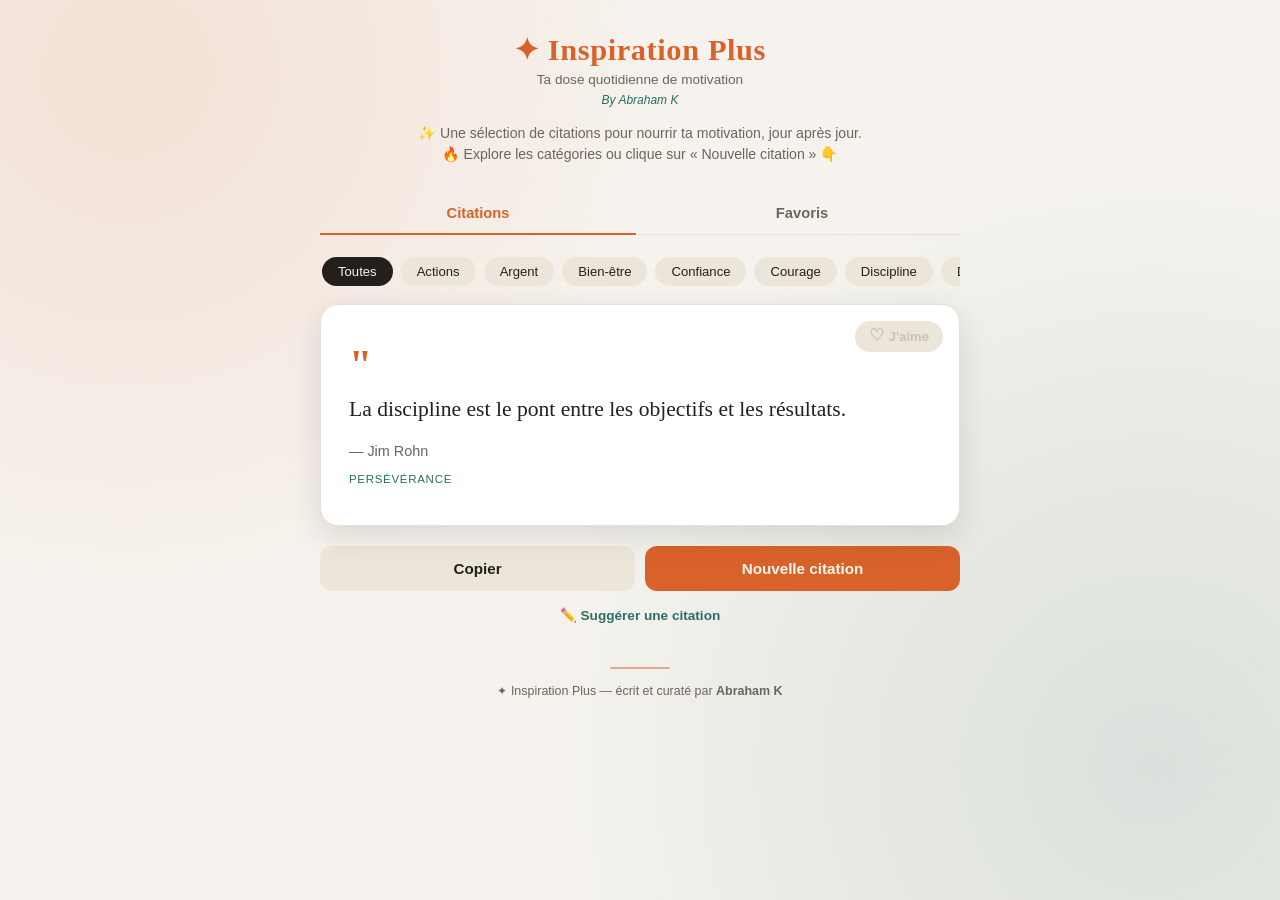
==== commit 3cf99dce: "Update index.html" ====
--- a/index.html
+++ b/index.html
@@ -132,6 +132,21 @@
     margin: 0;
   }
 
+  .suggest-link {
+    display: block;
+    text-align: center;
+    margin-top: 16px;
+    font-family: -apple-system, BlinkMacSystemFont, 'Segoe UI', sans-serif;
+    font-size: 0.85rem;
+    color: var(--accent-2);
+    text-decoration: none;
+    font-weight: 600;
+  }
+
+  .suggest-link:hover {
+    text-decoration: underline;
+  }
+
   .tabs {
     display: flex;
     gap: 8px;
@@ -358,178 +373,6 @@
     padding: 12px 0;
   }
 
-  .add-form {
-    background: var(--bg-2);
-    border: 1px solid var(--border);
-    border-radius: 16px;
-    padding: 22px;
-    display: flex;
-    flex-direction: column;
-    gap: 6px;
-  }
-
-  .lock-screen {
-    background: var(--bg-2);
-    border: 1px solid var(--border);
-    border-radius: 16px;
-    padding: 40px 24px;
-    text-align: center;
-    display: flex;
-    flex-direction: column;
-    align-items: center;
-    gap: 12px;
-  }
-
-  .lock-icon {
-    font-size: 2.4rem;
-  }
-
-  .lock-screen p {
-    font-family: -apple-system, BlinkMacSystemFont, 'Segoe UI', sans-serif;
-    color: var(--text-soft);
-    font-size: 0.9rem;
-    margin: 0;
-  }
-
-  .lock-screen input {
-    font-family: -apple-system, BlinkMacSystemFont, 'Segoe UI', sans-serif;
-    font-size: 0.95rem;
-    padding: 10px 14px;
-    border-radius: 10px;
-    border: 1px solid var(--border);
-    background: var(--bg);
-    color: var(--text);
-    width: 100%;
-    max-width: 220px;
-    text-align: center;
-  }
-
-  .lock-screen .btn {
-    max-width: 220px;
-    width: 100%;
-  }
-
-  .add-form label {
-    font-family: -apple-system, BlinkMacSystemFont, 'Segoe UI', sans-serif;
-    font-size: 0.78rem;
-    font-weight: 600;
-    color: var(--text-soft);
-    text-transform: uppercase;
-    letter-spacing: 0.04em;
-    margin-top: 10px;
-  }
-
-  .add-form label:first-child { margin-top: 0; }
-
-  .add-form textarea,
-  .add-form input,
-  .add-form select {
-    font-family: -apple-system, BlinkMacSystemFont, 'Segoe UI', sans-serif;
-    font-size: 0.95rem;
-    padding: 10px 12px;
-    border-radius: 10px;
-    border: 1px solid var(--border);
-    background: var(--bg);
-    color: var(--text);
-    resize: vertical;
-  }
-
-  .add-form textarea:focus,
-  .add-form input:focus,
-  .add-form select:focus {
-    outline: 2px solid var(--accent);
-    outline-offset: 1px;
-  }
-
-  .add-form input#inputNouvelleCategorie {
-    margin-top: 8px;
-  }
-
-  .add-form .btn {
-    margin-top: 18px;
-    width: 100%;
-  }
-
-  .my-quotes-section {
-    margin-top: 30px;
-  }
-
-  .my-quote-item {
-    background: var(--bg-2);
-    border: 1px solid var(--border);
-    border-radius: 12px;
-    padding: 14px 16px;
-    margin-bottom: 8px;
-    font-size: 0.92rem;
-    display: flex;
-    justify-content: space-between;
-    align-items: flex-start;
-    gap: 10px;
-  }
-
-  .my-quote-meta {
-    font-family: -apple-system, BlinkMacSystemFont, 'Segoe UI', sans-serif;
-    color: var(--text-soft);
-    font-size: 0.76rem;
-    margin-top: 4px;
-  }
-
-  .confirm-overlay {
-    position: fixed;
-    inset: 0;
-    background: rgba(0,0,0,0.5);
-    display: flex;
-    align-items: center;
-    justify-content: center;
-    padding: 20px;
-    z-index: 50;
-  }
-
-  .confirm-overlay.hidden {
-    display: none;
-  }
-
-  .confirm-box {
-    background: var(--bg-2);
-    border-radius: 18px;
-    padding: 28px 24px;
-    max-width: 420px;
-    width: 100%;
-    box-shadow: 0 12px 40px rgba(0,0,0,0.35);
-  }
-
-  .confirm-title {
-    font-family: -apple-system, BlinkMacSystemFont, 'Segoe UI', sans-serif;
-    font-weight: 700;
-    font-size: 1rem;
-    margin-bottom: 14px;
-    text-align: center;
-  }
-
-  .confirm-preview {
-    background: var(--bg);
-    border: 1px solid var(--border);
-    border-radius: 12px;
-    padding: 16px;
-    margin-bottom: 18px;
-  }
-
-  .confirm-preview p {
-    margin: 4px 0 10px;
-    font-size: 1.05rem;
-    line-height: 1.4;
-  }
-
-  .confirm-author {
-    font-family: -apple-system, BlinkMacSystemFont, 'Segoe UI', sans-serif;
-    color: var(--text-soft);
-    font-size: 0.85rem;
-  }
-
-  .confirm-actions {
-    display: flex;
-    gap: 10px;
-  }
 </style>
 </head>
 <body>
@@ -544,7 +387,6 @@
   <div class="tabs" id="tabs">
     <button class="tab active" id="tabCitations" type="button">Citations</button>
     <button class="tab" id="tabFavoris" type="button">Favoris <span id="favCount"></span></button>
-    <button class="tab" id="tabAjouter" type="button">➕ Ajouter</button>
   </div>
 
   <div id="viewCitations">
@@ -564,6 +406,8 @@
       <button class="btn btn-secondary" id="copyBtn">Copier</button>
       <button class="btn btn-primary" id="newBtn">Nouvelle citation</button>
     </div>
+
+    <a class="suggest-link" href="https://docs.google.com/forms/d/e/1FAIpQLScQ790noeAk8HSE54xhhEwHdWb3IPgl-8wuF8P9KIKxgDki5Q/viewform?usp=dialog" target="_blank" rel="noopener">✏️ Suggérer une citation</a>
   </div>
 
   <div id="viewFavoris" class="hidden">
@@ -571,46 +415,6 @@
       <div id="favList"></div>
     </div>
   </div>
-
-  <div id="viewAjouter" class="hidden">
-    <div id="ajouterContent">
-      <div class="add-form">
-        <label for="inputTexte">Citation</label>
-        <textarea id="inputTexte" rows="3" placeholder="Écris ta citation ici..."></textarea>
-
-        <label for="inputAuteur">Auteur</label>
-        <input type="text" id="inputAuteur" value="Abraham K">
-
-        <label for="inputCategorie">Catégorie</label>
-        <select id="inputCategorie"></select>
-        <input type="text" id="inputNouvelleCategorie" placeholder="Nom de la nouvelle catégorie" class="hidden">
-
-        <button class="btn btn-primary" id="addQuoteBtn" type="button">Ajouter la citation</button>
-      </div>
-
-      <div class="my-quotes-section">
-        <div class="favorites-title">Mes citations ajoutées</div>
-        <div id="myQuotesList"></div>
-      </div>
-    </div>
-  </div>
-
-  <div id="confirmOverlay" class="confirm-overlay hidden">
-    <div class="confirm-box">
-      <div class="confirm-title">Confirmer l'ajout ?</div>
-      <div class="confirm-preview">
-        <div class="quote-mark" style="font-size:1.6rem;">"</div>
-        <p id="confirmText"></p>
-        <div class="confirm-author" id="confirmAuthor"></div>
-        <div class="quote-category" id="confirmCategory"></div>
-      </div>
-      <div class="confirm-actions">
-        <button class="btn btn-secondary" id="confirmCancel" type="button">Annuler</button>
-        <button class="btn btn-primary" id="confirmOk" type="button">Confirmer</button>
-      </div>
-    </div>
-  </div>
-
 
   <footer class="site-footer">
     <div class="footer-line"></div>
@@ -761,38 +565,8 @@
 const cardEl = document.getElementById('card');
 const tabCitations = document.getElementById('tabCitations');
 const tabFavoris = document.getElementById('tabFavoris');
-const tabAjouter = document.getElementById('tabAjouter');
 const viewCitations = document.getElementById('viewCitations');
 const viewFavoris = document.getElementById('viewFavoris');
-const viewAjouter = document.getElementById('viewAjouter');
-const inputTexte = document.getElementById('inputTexte');
-const inputAuteur = document.getElementById('inputAuteur');
-const inputCategorie = document.getElementById('inputCategorie');
-const inputNouvelleCategorie = document.getElementById('inputNouvelleCategorie');
-const myQuotesListEl = document.getElementById('myQuotesList');
-
-function loadUserQuotes() {
-  try {
-    const raw = localStorage.getItem('etincelle_user_quotes');
-    return raw ? JSON.parse(raw) : [];
-  } catch (e) { return []; }
-}
-
-function saveUserQuotes(quotes) {
-  try { localStorage.setItem('etincelle_user_quotes', JSON.stringify(quotes)); } catch (e) {}
-}
-
-let userQuotes = loadUserQuotes();
-
-function allQuotes() {
-  return QUOTES.concat(userQuotes);
-}
-
-function allCategories() {
-  const cats = new Set(CATEGORIES.filter(c => c !== 'Toutes'));
-  userQuotes.forEach(q => cats.add(q.c));
-  return ['Toutes', ...Array.from(cats).sort((a, b) => a.localeCompare(b, 'fr'))];
-}
 
 function loadFavorites() {
   try {
@@ -817,7 +591,7 @@
 
 function renderChips() {
   chipsEl.innerHTML = '';
-  allCategories().forEach(cat => {
+  CATEGORIES.forEach(cat => {
     const btn = document.createElement('button');
     btn.className = 'chip' + (cat === currentCategory ? ' active' : '');
     btn.textContent = cat;
@@ -832,8 +606,8 @@
 }
 
 function pool() {
-  if (currentCategory === "Toutes") return allQuotes();
-  return allQuotes().filter(q => q.c === currentCategory);
+  if (currentCategory === "Toutes") return QUOTES;
+  return QUOTES.filter(q => q.c === currentCategory);
 }
 
 function pickQuote() {
@@ -906,124 +680,20 @@
 
 document.getElementById('newBtn').onclick = () => pickQuote();
 
-function switchTab(tab) {
-  [tabCitations, tabFavoris, tabAjouter].forEach(t => t.classList.remove('active'));
-  [viewCitations, viewFavoris, viewAjouter].forEach(v => v.classList.add('hidden'));
-  if (tab === 'citations') {
-    tabCitations.classList.add('active');
-    viewCitations.classList.remove('hidden');
-  } else if (tab === 'favoris') {
-    tabFavoris.classList.add('active');
-    viewFavoris.classList.remove('hidden');
-    renderFavorites();
-  } else if (tab === 'ajouter') {
-    tabAjouter.classList.add('active');
-    viewAjouter.classList.remove('hidden');
-    renderCategorySelect();
-    renderMyQuotes();
-  }
-}
-
-tabCitations.onclick = () => switchTab('citations');
-tabFavoris.onclick = () => switchTab('favoris');
-tabAjouter.onclick = () => switchTab('ajouter');
-
-function renderCategorySelect() {
-  const cats = allCategories().filter(c => c !== 'Toutes');
-  inputCategorie.innerHTML = '';
-  cats.forEach(c => {
-    const opt = document.createElement('option');
-    opt.value = c;
-    opt.textContent = c;
-    inputCategorie.appendChild(opt);
-  });
-  const newOpt = document.createElement('option');
-  newOpt.value = '__new__';
-  newOpt.textContent = '+ Nouvelle catégorie';
-  inputCategorie.appendChild(newOpt);
-}
-
-inputCategorie.onchange = () => {
-  inputNouvelleCategorie.classList.toggle('hidden', inputCategorie.value !== '__new__');
+tabCitations.onclick = () => {
+  tabCitations.classList.add('active');
+  tabFavoris.classList.remove('active');
+  viewCitations.classList.remove('hidden');
+  viewFavoris.classList.add('hidden');
 };
 
-const confirmOverlay = document.getElementById('confirmOverlay');
-const confirmText = document.getElementById('confirmText');
-const confirmAuthor = document.getElementById('confirmAuthor');
-const confirmCategory = document.getElementById('confirmCategory');
-let pendingQuote = null;
-
-document.getElementById('addQuoteBtn').onclick = () => {
-  const texte = inputTexte.value.trim();
-  const auteur = inputAuteur.value.trim() || 'Abraham K';
-  let categorie = inputCategorie.value;
-  if (categorie === '__new__') {
-    categorie = inputNouvelleCategorie.value.trim();
-  }
-
-  if (!texte) {
-    showToast('Écris ta citation avant de l\u2019ajouter');
-    return;
-  }
-  if (!categorie) {
-    showToast('Choisis ou écris une catégorie');
-    return;
-  }
-
-  pendingQuote = { t: texte, a: auteur, c: categorie };
-  confirmText.textContent = pendingQuote.t;
-  confirmAuthor.textContent = '— ' + pendingQuote.a;
-  confirmCategory.textContent = pendingQuote.c;
-  confirmOverlay.classList.remove('hidden');
+tabFavoris.onclick = () => {
+  tabFavoris.classList.add('active');
+  tabCitations.classList.remove('active');
+  viewFavoris.classList.remove('hidden');
+  viewCitations.classList.add('hidden');
+  renderFavorites();
 };
-
-document.getElementById('confirmCancel').onclick = () => {
-  pendingQuote = null;
-  confirmOverlay.classList.add('hidden');
-};
-
-document.getElementById('confirmOk').onclick = () => {
-  if (!pendingQuote) return;
-  userQuotes.push(pendingQuote);
-  saveUserQuotes(userQuotes);
-  pendingQuote = null;
-  confirmOverlay.classList.add('hidden');
-
-  inputTexte.value = '';
-  inputNouvelleCategorie.value = '';
-  inputNouvelleCategorie.classList.add('hidden');
-
-  renderChips();
-  renderCategorySelect();
-  renderMyQuotes();
-  showToast('Citation ajoutée !');
-};
-
-function renderMyQuotes() {
-  myQuotesListEl.innerHTML = '';
-  if (userQuotes.length === 0) {
-    myQuotesListEl.innerHTML = `<div class="empty-fav">Tu n'as pas encore ajouté de citation.</div>`;
-    return;
-  }
-  userQuotes.slice().reverse().forEach((q, revIdx) => {
-    const realIdx = userQuotes.length - 1 - revIdx;
-    const item = document.createElement('div');
-    item.className = 'my-quote-item';
-    item.innerHTML = `<div class="fav-text">${escapeHtml(q.t)}<div class="my-quote-meta">— ${escapeHtml(q.a)} · ${escapeHtml(q.c)}</div></div>`;
-    const rm = document.createElement('button');
-    rm.className = 'fav-remove';
-    rm.textContent = '✕';
-    rm.onclick = () => {
-      userQuotes.splice(realIdx, 1);
-      saveUserQuotes(userQuotes);
-      renderChips();
-      renderCategorySelect();
-      renderMyQuotes();
-    };
-    item.appendChild(rm);
-    myQuotesListEl.appendChild(item);
-  });
-}
 
 function fallbackCopy(text) {
   const textarea = document.createElement('textarea');
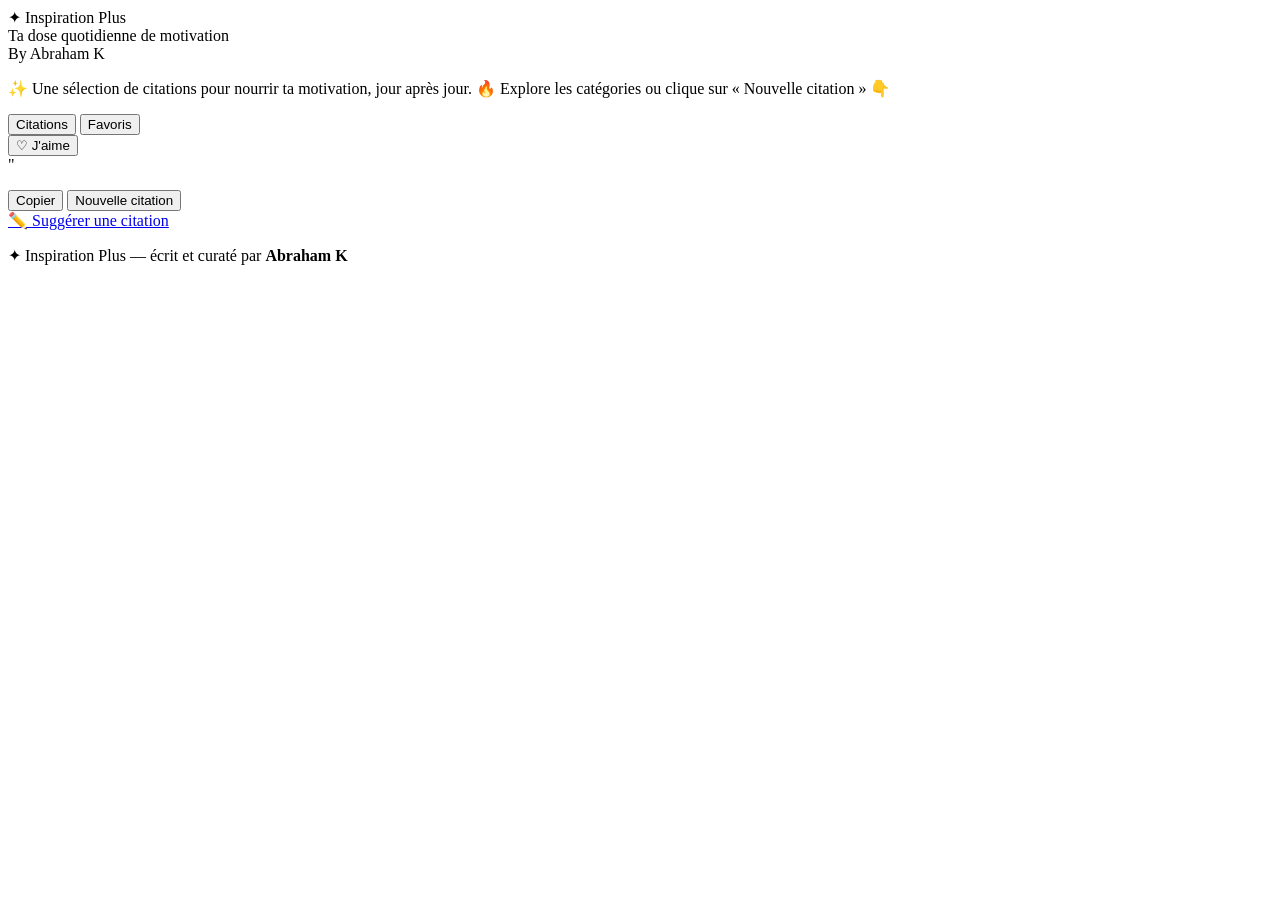
==== commit fe0ec546: "Add files via upload" ====
--- a/index.html
+++ b/index.html
@@ -4,376 +4,14 @@
 <meta charset="UTF-8">
 <meta name="viewport" content="width=device-width, initial-scale=1.0">
 <title>Inspiration Plus — Citations motivantes</title>
-<style>
-  :root {
-    --bg: #f6f3ee;
-    --bg-2: #ffffff;
-    --text: #23201b;
-    --text-soft: #6b655c;
-    --accent: #d9622b;
-    --accent-2: #2b6e64;
-    --card-shadow: rgba(35, 32, 27, 0.12);
-    --border: #e6e0d6;
-    --chip-bg: #ece6da;
-    --chip-active-bg: #23201b;
-    --chip-active-text: #f6f3ee;
-    --heart-off: #c9c2b4;
-    --heart-on: #d9622b;
-  }
-  @media (prefers-color-scheme: dark) {
-    :root:not([data-theme="light"]) {
-      --bg: #191712;
-      --bg-2: #232019;
-      --text: #f1ede4;
-      --text-soft: #a89f8f;
-      --accent: #e8823f;
-      --accent-2: #4fa89a;
-      --card-shadow: rgba(0, 0, 0, 0.45);
-      --border: #322d24;
-      --chip-bg: #2c2820;
-      --chip-active-bg: #e8823f;
-      --chip-active-text: #191712;
-      --heart-off: #4a4438;
-      --heart-on: #e8823f;
-    }
-  }
-  :root[data-theme="dark"] {
-    --bg: #191712;
-    --bg-2: #232019;
-    --text: #f1ede4;
-    --text-soft: #a89f8f;
-    --accent: #e8823f;
-    --accent-2: #4fa89a;
-    --card-shadow: rgba(0, 0, 0, 0.45);
-    --border: #322d24;
-    --chip-bg: #2c2820;
-    --chip-active-bg: #e8823f;
-    --chip-active-text: #191712;
-    --heart-off: #4a4438;
-    --heart-on: #e8823f;
-  }
-
-  * { box-sizing: border-box; }
-
-  body {
-    margin: 0;
-    background:
-      radial-gradient(circle at 10% 8%, color-mix(in srgb, var(--accent) 12%, transparent), transparent 40%),
-      radial-gradient(circle at 90% 85%, color-mix(in srgb, var(--accent-2) 14%, transparent), transparent 45%),
-      var(--bg);
-    color: var(--text);
-    font-family: Georgia, 'Times New Roman', serif;
-    min-height: 100vh;
-    display: flex;
-    justify-content: center;
-    padding: 32px 16px 60px;
-  }
-
-  .app {
-    width: 100%;
-    max-width: 640px;
-  }
-
-  header {
-    text-align: center;
-    margin-bottom: 28px;
-  }
-
-  .logo {
-    font-size: 1.9rem;
-    font-weight: 700;
-    letter-spacing: 0.02em;
-    color: var(--accent);
-  }
-
-  .tagline {
-    font-family: -apple-system, BlinkMacSystemFont, 'Segoe UI', sans-serif;
-    color: var(--text-soft);
-    font-size: 0.85rem;
-    margin-top: 4px;
-  }
-
-  .signature {
-    font-family: -apple-system, BlinkMacSystemFont, 'Segoe UI', sans-serif;
-    color: var(--accent-2);
-    font-size: 0.75rem;
-    font-style: italic;
-    margin-top: 6px;
-  }
-
-  .intro {
-    font-family: -apple-system, BlinkMacSystemFont, 'Segoe UI', sans-serif;
-    color: var(--text-soft);
-    font-size: 0.88rem;
-    line-height: 1.5;
-    max-width: 480px;
-    margin: 16px auto 0;
-    padding: 0 8px;
-  }
-
-  .site-footer {
-    text-align: center;
-    margin-top: 44px;
-  }
-
-  .footer-line {
-    width: 60px;
-    height: 2px;
-    background: var(--accent);
-    opacity: 0.5;
-    margin: 0 auto 14px;
-    border-radius: 2px;
-  }
-
-  .site-footer p {
-    font-family: -apple-system, BlinkMacSystemFont, 'Segoe UI', sans-serif;
-    color: var(--text-soft);
-    font-size: 0.78rem;
-    margin: 0;
-  }
-
-  .suggest-link {
-    display: block;
-    text-align: center;
-    margin-top: 16px;
-    font-family: -apple-system, BlinkMacSystemFont, 'Segoe UI', sans-serif;
-    font-size: 0.85rem;
-    color: var(--accent-2);
-    text-decoration: none;
-    font-weight: 600;
-  }
-
-  .suggest-link:hover {
-    text-decoration: underline;
-  }
-
-  .tabs {
-    display: flex;
-    gap: 8px;
-    margin-bottom: 18px;
-    border-bottom: 1px solid var(--border);
-  }
-
-  .tab {
-    font-family: -apple-system, BlinkMacSystemFont, 'Segoe UI', sans-serif;
-    flex: 1;
-    background: none;
-    border: none;
-    padding: 12px 8px;
-    font-size: 0.92rem;
-    font-weight: 600;
-    color: var(--text-soft);
-    cursor: pointer;
-    border-bottom: 2px solid transparent;
-    margin-bottom: -1px;
-    transition: color 0.15s, border-color 0.15s;
-  }
-
-  .tab.active {
-    color: var(--accent);
-    border-bottom-color: var(--accent);
-  }
-
-  .hidden {
-    display: none;
-  }
-
-  .chips {
-    display: flex;
-    gap: 8px;
-    overflow-x: auto;
-    padding: 4px 2px 18px;
-    scrollbar-width: none;
-  }
-  .chips::-webkit-scrollbar { display: none; }
-
-  .chip {
-    font-family: -apple-system, BlinkMacSystemFont, 'Segoe UI', sans-serif;
-    flex: 0 0 auto;
-    padding: 7px 16px;
-    border-radius: 999px;
-    background: var(--chip-bg);
-    color: var(--text);
-    font-size: 0.82rem;
-    border: none;
-    cursor: pointer;
-    white-space: nowrap;
-    transition: background 0.15s, color 0.15s, transform 0.1s;
-  }
-  .chip:active { transform: scale(0.96); }
-  .chip.active {
-    background: var(--chip-active-bg);
-    color: var(--chip-active-text);
-  }
-
-  .card {
-    background: var(--bg-2);
-    border: 1px solid var(--border);
-    border-radius: 18px;
-    padding: 40px 28px;
-    box-shadow: 0 10px 30px var(--card-shadow);
-    min-height: 220px;
-    display: flex;
-    flex-direction: column;
-    justify-content: center;
-    position: relative;
-    transition: opacity 0.2s ease;
-  }
-
-  .quote-mark {
-    font-size: 2.6rem;
-    color: var(--accent);
-    line-height: 1;
-    margin-bottom: 6px;
-    font-weight: 700;
-  }
-
-  .quote-text {
-    font-size: 1.35rem;
-    line-height: 1.5;
-    margin: 0 0 18px;
-  }
-
-  .quote-author {
-    font-family: -apple-system, BlinkMacSystemFont, 'Segoe UI', sans-serif;
-    color: var(--text-soft);
-    font-size: 0.9rem;
-    font-style: normal;
-  }
-
-  .quote-category {
-    font-family: -apple-system, BlinkMacSystemFont, 'Segoe UI', sans-serif;
-    display: inline-block;
-    margin-top: 14px;
-    font-size: 0.72rem;
-    letter-spacing: 0.06em;
-    text-transform: uppercase;
-    color: var(--accent-2);
-  }
-
-  .heart-btn {
-    position: absolute;
-    top: 16px;
-    right: 16px;
-    display: flex;
-    align-items: center;
-    gap: 5px;
-    background: var(--chip-bg);
-    border: none;
-    border-radius: 999px;
-    padding: 7px 14px;
-    cursor: pointer;
-    font-size: 0.82rem;
-    font-family: -apple-system, BlinkMacSystemFont, 'Segoe UI', sans-serif;
-    font-weight: 600;
-    color: var(--heart-off);
-    transition: transform 0.15s, color 0.15s, background 0.15s;
-    line-height: 1;
-  }
-  .heart-btn #heartIcon { font-size: 1.05rem; }
-  .heart-btn.active { color: var(--heart-on); }
-  .heart-btn:active { transform: scale(0.94); }
-
-  .actions {
-    display: flex;
-    gap: 10px;
-    margin-top: 20px;
-  }
-
-  .btn {
-    font-family: -apple-system, BlinkMacSystemFont, 'Segoe UI', sans-serif;
-    flex: 1;
-    padding: 14px;
-    border-radius: 12px;
-    border: none;
-    font-size: 0.95rem;
-    font-weight: 600;
-    cursor: pointer;
-    transition: transform 0.1s, opacity 0.15s;
-  }
-  .btn:active { transform: scale(0.97); }
-
-  .btn-primary {
-    background: var(--accent);
-    color: #fff8f1;
-  }
-
-  .btn-secondary {
-    background: var(--chip-bg);
-    color: var(--text);
-  }
-
-  .toast {
-    position: fixed;
-    bottom: 24px;
-    left: 50%;
-    transform: translateX(-50%) translateY(20px);
-    background: var(--text);
-    color: var(--bg);
-    font-family: -apple-system, BlinkMacSystemFont, 'Segoe UI', sans-serif;
-    padding: 10px 20px;
-    border-radius: 999px;
-    font-size: 0.85rem;
-    opacity: 0;
-    transition: opacity 0.25s, transform 0.25s;
-    pointer-events: none;
-    white-space: nowrap;
-  }
-  .toast.show {
-    opacity: 1;
-    transform: translateX(-50%) translateY(0);
-  }
-
-  .favorites-section {
-    margin-top: 36px;
-  }
-
-  .favorites-title {
-    font-family: -apple-system, BlinkMacSystemFont, 'Segoe UI', sans-serif;
-    font-size: 0.85rem;
-    text-transform: uppercase;
-    letter-spacing: 0.06em;
-    color: var(--text-soft);
-    margin-bottom: 10px;
-  }
-
-  .fav-item {
-    background: var(--bg-2);
-    border: 1px solid var(--border);
-    border-radius: 12px;
-    padding: 14px 16px;
-    margin-bottom: 8px;
-    font-size: 0.95rem;
-    display: flex;
-    justify-content: space-between;
-    align-items: flex-start;
-    gap: 10px;
-  }
-  .fav-text { flex: 1; }
-  .fav-author {
-    font-family: -apple-system, BlinkMacSystemFont, 'Segoe UI', sans-serif;
-    color: var(--text-soft);
-    font-size: 0.78rem;
-    margin-top: 4px;
-  }
-  .fav-remove {
-    background: none;
-    border: none;
-    color: var(--text-soft);
-    font-size: 1rem;
-    cursor: pointer;
-    flex: 0 0 auto;
-  }
-
-  .empty-fav {
-    font-family: -apple-system, BlinkMacSystemFont, 'Segoe UI', sans-serif;
-    color: var(--text-soft);
-    font-size: 0.85rem;
-    text-align: center;
-    padding: 12px 0;
-  }
-
-</style>
+<meta name="description" content="Inspiration Plus — Un site de citations motivantes écrites par Abraham K. Découvre une citation par jour, explore par catégorie, et garde tes préférées en favoris.">
+<meta property="og:title" content="Inspiration Plus — Citations motivantes">
+<meta property="og:description" content="Une citation par jour pour nourrir ta motivation, écrite par Abraham K.">
+<meta property="og:type" content="website">
+<meta name="twitter:card" content="summary">
+<meta name="twitter:title" content="Inspiration Plus">
+<meta name="twitter:description" content="Une citation par jour pour nourrir ta motivation, écrite par Abraham K.">
+<link rel="stylesheet" href="style.css">
 </head>
 <body>
 <div class="app">
@@ -424,310 +62,6 @@
 
 <div class="toast" id="toast"></div>
 
-<script>
-const QUOTES = [
-  { t: "La discipline est le pont entre les objectifs et les résultats.", a: "Jim Rohn", c: "Persévérance" },
-  { t: "Ce n'est pas parce que les choses sont difficiles que nous n'osons pas, c'est parce que nous n'osons pas qu'elles sont difficiles.", a: "Sénèque", c: "Confiance" },
-  { t: "Le succès, c'est tomber sept fois et se relever huit.", a: "Proverbe japonais", c: "Persévérance" },
-  { t: "Fais de ta vie un rêve, et d'un rêve, une réalité.", a: "Antoine de Saint-Exupéry", c: "Motivation" },
-  { t: "On ne voit bien qu'avec le cœur. L'essentiel est invisible pour les yeux.", a: "Antoine de Saint-Exupéry", c: "Bien-être" },
-  { t: "Le seul véritable échec est celui de ne pas essayer.", a: "George Couros", c: "Motivation" },
-  { t: "Crois en toi et tu seras invincible.", a: "Anonyme", c: "Confiance" },
-  { t: "Un pas à la fois suffit pour gravir une montagne.", a: "Anonyme", c: "Persévérance" },
-  { t: "Le meilleur moment pour commencer, c'était hier. Le deuxième meilleur, c'est maintenant.", a: "Proverbe chinois", c: "Motivation" },
-  { t: "Ta seule limite, c'est toi.", a: "Anonyme", c: "Confiance" },
-  { t: "Le repos fait partie du travail.", a: "Anonyme", c: "Bien-être" },
-  { t: "Chaque expert a d'abord été un débutant.", a: "Helen Hayes", c: "Persévérance" },
-  { t: "Le succès n'est pas final, l'échec n'est pas fatal.", a: "Winston Churchill", c: "Succès" },
-  { t: "Agis comme s'il était impossible d'échouer.", a: "Dorothea Brande", c: "Confiance" },
-  { t: "La vie commence à la fin de ta zone de confort.", a: "Neale Donald Walsch", c: "Motivation" },
-  { t: "Prends soin de ton corps, c'est le seul endroit où tu es obligé de vivre.", a: "Jim Rohn", c: "Bien-être" },
-  { t: "Le succès, c'est faire ce qu'on aime et croire en ce qu'on fait.", a: "Albert Schweitzer", c: "Succès" },
-  { t: "Il n'y a pas d'ascenseur vers le succès, il faut prendre l'escalier.", a: "Zig Ziglar", c: "Persévérance" },
-  { t: "Doute de tout, découvre-toi.", a: "Cathy Le Fol", c: "Confiance" },
-  { t: "Tout ce que tu peux imaginer est réel.", a: "Pablo Picasso", c: "Motivation" },
-  { t: "La respiration est le pont qui relie la vie à la conscience.", a: "Thich Nhat Hanh", c: "Bien-être" },
-  { t: "Ne compte pas les jours, fais que les jours comptent.", a: "Mohammed Ali", c: "Motivation" },
-  { t: "La confiance en soi est le premier secret du succès.", a: "Ralph Waldo Emerson", c: "Confiance" },
-  { t: "Le plus grand risque est de ne prendre aucun risque.", a: "Mark Zuckerberg", c: "Succès" },
-  { t: "Tomber, ce n'est pas échouer. Échouer, c'est rester là où on est tombé.", a: "Socrate", c: "Persévérance" },
-  { t: "Sois toi-même, tous les autres sont déjà pris.", a: "Oscar Wilde", c: "Confiance" },
-  { t: "La paix vient de l'intérieur. Ne la cherche pas ailleurs.", a: "Bouddha", c: "Bien-être" },
-  { t: "Le futur appartient à ceux qui croient en la beauté de leurs rêves.", a: "Eleanor Roosevelt", c: "Motivation" },
-  { t: "On n'échoue vraiment que lorsqu'on cesse d'essayer.", a: "Elbert Hubbard", c: "Persévérance" },
-  { t: "La réussite est la somme de petits efforts répétés jour après jour.", a: "Robert Collier", c: "Succès" },
-  { t: "Discipline, c'est choisir entre ce que tu veux maintenant et ce que tu veux le plus.", a: "Abraham Lincoln", c: "Discipline" },
-  { t: "N'attends pas que les opportunités frappent à ta porte, crée-les.", a: "Abraham KPATAKOU", c: "Mindset" },
-  { t: "La chute n'est pas un échec. L'échec, c'est de rester là où on est tombé.", a: "Socrate", c: "Persévérance" },
-  { t: "Fais aujourd'hui ce que les autres ne veulent pas faire, pour avoir demain ce que les autres n'auront pas.", a: "Jerry Rice", c: "Travail" },
-  { t: "Le succès, c'est la somme de petits efforts répétés jour après jour.", a: "Robert Collier", c: "Habitudes" },
-  { t: "Si tu as peur de le faire, fais-le avec la peur.", a: "Abraham KPATAKOU", c: "Courage" },
-  { t: "Ne t'arrête pas quand tu es fatigué, arrête-toi quand tu as fini.", a: "David Goggins", c: "Discipline" },
-  { t: "Tu ne seras jamais prêt à 100%. Commence quand même.", a: "Abraham KPATAKOU", c: "Actions" },
-  { t: "Sois plus fort que ta meilleure excuse.", a: "Abraham KPATAKOU", c: "Sport" },
-  { t: "La route est longue, mais la vue au sommet est magnifique.", a: "Abraham KPATAKOU", c: "Persévérance" },
-  { t: "La discipline est le pont entre les objectifs et les accomplissements.", a: "Jim Rohan", c: "Discipline" },
-  { t: "La discipline pèse des grammes, le regret pèse des tonnes.", a: "Jim Rohan", c: "Discipline" },
-  { t: "Le silence est parfois la réponse la plus puissante.", a: "Socrate", c: "Sagesse" },
-  { t: "Celui qui maîtrise son esprit maîtrise son destin.", a: "Bouddha", c: "Mental" },
-  { t: "La victoire appartient à celui qui persévère après la fatigue.", a: "Napoléon Bonaparte", c: "Persévérance" },
-  { t: "Le succès n’est pas final, l’échec n’est pas fatal : c’est le courage de continuer qui compte.", a: "Winston Churchill", c: "Succès" },
-  { t: "Travaille en silence, que ton succès fasse le bruit.", a: "Frank Ocean", c: "Travail" },
-  { t: "Le doute tue plus de rêves que l’échec.", a: "Suzy Kassem", c: "Motivation" },
-  { t: "La pauvreté passe, la mentalité reste.", a: "Abraham KPATAKOU", c: "Mental" },
-  { t: "On ne devient pas riche par ce qu’on gagne, mais par ce qu’on garde.", a: "Abraham KPATAKOU", c: "Argent" },
-  { t: "La vie est un processus continu : chaque étape te façonne, chaque épreuve te transforme, et chaque victoire te rapproche de ta destinée.", a: "Junior Tuyo C’Dieu", c: "Développement personnel" },
-  { t: "The solution is money", a: "Jean", c: "Réalité" },
-  { t: "La patience est amère, mais son fruit est doux", a: "Jean-Jacques Rousseau", c: "Patience" },
-  { t: "Celui qui a une raison de vivre peut supporter presque n’importe comment.", a: "Friedrich Nietzsche", c: "Vie" },
-  { t: "L’homme fort n’est pas celui qui terrasse les autres, mais celui qui se maîtrise lui-même.", a: "Proverbe", c: "Force" },
-  { t: "Le respect se gagne, l’honnêteté s’apprécie, la confiance se mérite.", a: "Citation Moderne", c: "Valeurs" },
-  { t: "L’ambition sans discipline est une illusion.", a: "Abraham KPATAKOU", c: "Discipline" },
-  { t: "Les excuses construisent aujourd’hui, mais détruisent demain.", a: "Citation Moderne", c: "Réalité" },
-  { t: "Ce que tu tolères aujourd’hui deviendra ton quotidien demain.", a: "Citation Moderne", c: "Vision" },
-  { t: "Le succès aime la vitesse, mais respecte la patience.", a: "Abraham KPATAKOU", c: "Succès" },
-  { t: "Une porte fermée peut être la protection de Dieu.", a: "Raphaël SHEYI", c: "Foi" },
-  { t: "Le cœur calme voit plus loin que l’esprit agité.", a: "Abraham KPATAKOU", c: "Paix" },
-  { t: "Celui qui veut aller loin choisit bien ses fréquentations.", a: "Abraham KPATAKOU", c: "Relations" },
-  { t: "Le lion ne tourne pas la tête quand les petits chiens aboient.", a: "Proverbe Africain", c: "Mental" },
-  { t: "Dieu ferme parfois une route pour t’éviter un précipice.", a: "Raphaël SHEYI", c: "Foi" },
-  { t: "La victoire appartient à celui qui persévère après la fatigue.", a: "Napoléon Bonaparte", c: "Persévérance" },
-  { t: "Les opportunités ne se trouvent pas, elles se créent.", a: "Chris Grosser", c: "Opportunité" },
-  { t: "Un roi se reconnaît dans ses décisions, pas dans ses paroles.", a: "Citation Moderne", c: "Leadership" },
-  { t: "Le calme est une superpuissance.", a: "Abraham KPATAKOU", c: "Mental" },
-  { t: "La solitude bien utilisée vaut mieux qu’une mauvaise compagnie.", a: "Arthur Schopenhauer", c: "Solitude" },
-  { t: "Les habitudes d’aujourd’hui construisent le destin de demain.", a: "Citation Moderne", c: "Habitudes" },
-  { t: "Your future depends on what you do today.", a: "Abraham KPATAKOU", c: "Futures" },
-  { t: "La foi commence là où la logique s’arrête.", a: "Citation spirituelle", c: "Foi" },
-  { t: "La meilleure vengeance est le succès massif.", a: "Frank Sinatra", c: "Succès" },
-  { t: "Le temps révèle, l’épreuve confirme.", a: "Abraham KPATAKOU", c: "Temps" },
-  { t: "La sagesse consiste à savoir quoi ignorer.", a: "William James", c: "Sagesse" },
-  { t: "Celui qui sème la discipline récolte la liberté.", a: "Citation moderne", c: "Discipline" },
-  { t: "La vraie richesse commence dans l’esprit.", a: "Bob Proctor", c: "Mental" },
-  { t: "La loyauté est rare, quand tu la trouves, protège-la.", a: "Citation moderne", c: "Loyauté" },
-  { t: "Le prix de la grandeur, c’est la responsabilité.", a: "Winston Churchill", c: "Leadership" },
-  { t: "Là où va l’attention, l’énergie suit.", a: "Tony Robbins", c: "Focus" },
-  { t: "La constance transforme l’ordinaire en extraordinaire.", a: "Citation moderne", c: "Discipline" },
-  { t: "Ce n’est pas la montagne que nous conquérons, mais nous-mêmes.", a: "Edmund Hillary", c: "Dépassement" },
-  { t: "Le succès n'est pas un accident, c'est un choix répété chaque jour.", a: "Abraham K", c: "Discipline" },
-  { t: "Un objectif sans plan n'est qu'un souhait.", a: "Antoine de Saint-Exupéry", c: "Vision" },
-  { t: "La motivation te fait démarrer, l'habitude te fait continuer.", a: "Jim Ryun", c: "Habitudes" },
-  { t: "Ne cherche pas d'excuses, cherche des résultats.", a: "Abraham K", c: "Actions" },
-  { t: "Le vent ne se soucie pas du bateau qui n'a pas de destination.", a: "Sénèque", c: "Vision" },
-  { t: "Ce qui ne te tue pas te rend plus fort.", a: "Friedrich Nietzsche", c: "Force" },
-  { t: "Les grandes choses ne viennent jamais de la zone de confort.", a: "Anonyme", c: "Courage" },
-  { t: "Le travail acharné bat le talent quand le talent ne travaille pas dur.", a: "Tim Notke", c: "Travail" },
-  { t: "Ta valeur ne dépend pas de ta productivité.", a: "Abraham K", c: "Bien-être" },
-  { t: "Fais un pas, même petit, chaque jour compte.", a: "Abraham K", c: "Habitudes" },
-  { t: "Le succès est la somme d'échecs surmontés avec enthousiasme.", a: "Winston Churchill", c: "Succès" },
-  { t: "Rêve grand, commence petit, mais surtout, commence.", a: "Simon Sinek", c: "Actions" },
-  { t: "Le mental, c'est ce qui reste quand le corps veut abandonner.", a: "David Goggins", c: "Mental" },
-  { t: "Sois patient, tout ce qui est grandiose prend du temps.", a: "Anonyme", c: "Patience" },
-  { t: "Ceux qui pensent ne pas avoir le temps pour l'exercice devront tôt ou tard trouver le temps pour la maladie.", a: "Edward Stanley", c: "Bien-être" },
-  { t: "La confiance vient de l'action, pas de l'attente.", a: "Abraham K", c: "Confiance" },
-  { t: "Fais aujourd'hui ce que les autres ne feront pas.", a: "Jerry Rice", c: "Discipline" },
-  { t: "La vie récompense l'action, pas les intentions.", a: "Abraham K", c: "Actions" },
-  { t: "Tu n'as pas besoin d'être extraordinaire pour commencer, mais tu dois commencer pour être extraordinaire.", a: "Zig Ziglar", c: "Motivation" },
-  { t: "Le succès commence par la volonté de l'esprit.", a: "Napoléon Hill", c: "Mental" },
-  { t: "Chaque jour est une nouvelle chance de changer ta vie.", a: "Abraham K", c: "Motivation" },
-  { t: "La force ne vient pas de ce que tu peux faire, elle vient de surmonter ce que tu pensais ne pas pouvoir faire.", a: "Rikki Rogers", c: "Force" },
-  { t: "Le plus dur n'est pas de commencer, c'est de continuer quand plus personne ne regarde.", a: "Abraham K", c: "Persévérance" },
-  { t: "Sois si bon qu'on ne puisse pas t'ignorer.", a: "Steve Martin", c: "Travail" },
-  { t: "La vraie liberté commence par la discipline.", a: "Abraham K", c: "Discipline" },
-  { t: "N'attends pas le moment parfait, prends le moment et rends-le parfait.", a: "Anonyme", c: "Actions" },
-  { t: "Le champion se révèle dans les moments où personne n'applaudit.", a: "Abraham K", c: "Persévérance" },
-  { t: "Une année à partir de maintenant, tu souhaiteras avoir commencé aujourd'hui.", a: "Karen Lamb", c: "Motivation" },
-  { t: "L'échec est une information, pas une identité.", a: "Abraham K", c: "Mental" },
-  { t: "Construis la vie que tu ne veux pas fuir en vacances.", a: "Anonyme", c: "Vision" },
-  { t: "Ce que tu fais aujourd'hui peut améliorer tous tes lendemains.", a: "Ralph Marston", c: "Habitudes" },
-  { t: "Les gagnants ne font pas des choses différentes, ils font les choses différemment.", a: "Shiv Khera", c: "Succès" },
-  { t: "On ne construit pas un empire en une nuit, mais nuit après nuit.", a: "Abraham K", c: "Persévérance" },
-  { t: "Sois le genre d'énergie que tu veux attirer.", a: "Anonyme", c: "Mindset" },
-  { t: "Le succès déteste la précipitation, mais il aime la constance.", a: "Abraham K", c: "Discipline" },
-];
-
-const CATEGORIES = ["Toutes", "Actions", "Argent", "Bien-être", "Confiance", "Courage", "Discipline", "Dépassement", "Développement personnel", "Focus", "Foi", "Force", "Futures", "Habitudes", "Leadership", "Loyauté", "Mental", "Mindset", "Motivation", "Opportunité", "Paix", "Patience", "Persévérance", "Relations", "Réalité", "Sagesse", "Solitude", "Sport", "Succès", "Temps", "Travail", "Valeurs", "Vie", "Vision"];
-
-let currentCategory = "Toutes";
-let currentQuote = null;
-let poolIndex = -1;
-
-const chipsEl = document.getElementById('chips');
-const quoteTextEl = document.getElementById('quoteText');
-const quoteAuthorEl = document.getElementById('quoteAuthor');
-const quoteCategoryEl = document.getElementById('quoteCategory');
-const heartBtn = document.getElementById('heartBtn');
-const heartIcon = document.getElementById('heartIcon');
-const heartLabel = document.getElementById('heartLabel');
-const favListEl = document.getElementById('favList');
-const favCountEl = document.getElementById('favCount');
-const toastEl = document.getElementById('toast');
-const cardEl = document.getElementById('card');
-const tabCitations = document.getElementById('tabCitations');
-const tabFavoris = document.getElementById('tabFavoris');
-const viewCitations = document.getElementById('viewCitations');
-const viewFavoris = document.getElementById('viewFavoris');
-
-function loadFavorites() {
-  try {
-    const raw = localStorage.getItem('etincelle_favs');
-    return raw ? JSON.parse(raw) : [];
-  } catch (e) { return []; }
-}
-
-function saveFavorites(favs) {
-  try { localStorage.setItem('etincelle_favs', JSON.stringify(favs)); } catch (e) {}
-}
-
-function isFavorite(q) {
-  return loadFavorites().some(f => f.t === q.t);
-}
-
-function showToast(msg) {
-  toastEl.textContent = msg;
-  toastEl.classList.add('show');
-  setTimeout(() => toastEl.classList.remove('show'), 1600);
-}
-
-function renderChips() {
-  chipsEl.innerHTML = '';
-  CATEGORIES.forEach(cat => {
-    const btn = document.createElement('button');
-    btn.className = 'chip' + (cat === currentCategory ? ' active' : '');
-    btn.textContent = cat;
-    btn.onclick = () => {
-      currentCategory = cat;
-      poolIndex = -1;
-      renderChips();
-      pickQuote();
-    };
-    chipsEl.appendChild(btn);
-  });
-}
-
-function pool() {
-  if (currentCategory === "Toutes") return QUOTES;
-  return QUOTES.filter(q => q.c === currentCategory);
-}
-
-function pickQuote() {
-  const p = pool();
-  if (p.length === 0) return;
-  poolIndex = (poolIndex + 1) % p.length;
-  currentQuote = p[poolIndex];
-  renderQuote();
-}
-
-function renderQuote() {
-  cardEl.style.opacity = '0';
-  setTimeout(() => {
-    quoteTextEl.textContent = currentQuote.t;
-    quoteAuthorEl.textContent = "— " + currentQuote.a;
-    quoteCategoryEl.textContent = currentQuote.c;
-    heartIcon.textContent = isFavorite(currentQuote) ? '♥' : '♡';
-    heartLabel.textContent = isFavorite(currentQuote) ? 'Ajouté' : "J'aime";
-    heartBtn.classList.toggle('active', isFavorite(currentQuote));
-    cardEl.style.opacity = '1';
-  }, 120);
-}
-
-function renderFavorites() {
-  const favs = loadFavorites();
-  favCountEl.textContent = favs.length > 0 ? `(${favs.length})` : '';
-  favListEl.innerHTML = '';
-  if (favs.length === 0) {
-    favListEl.innerHTML = `<div class="empty-fav">Aucun favori pour l'instant — appuie sur le cœur d'une citation qui te plaît.</div>`;
-    return;
-  }
-  favs.slice().reverse().forEach(f => {
-    const item = document.createElement('div');
-    item.className = 'fav-item';
-    item.innerHTML = `<div class="fav-text">${escapeHtml(f.t)}<div class="fav-author">— ${escapeHtml(f.a)}</div></div>`;
-    const rm = document.createElement('button');
-    rm.className = 'fav-remove';
-    rm.textContent = '✕';
-    rm.onclick = () => {
-      const updated = loadFavorites().filter(x => x.t !== f.t);
-      saveFavorites(updated);
-      renderFavorites();
-      if (currentQuote && currentQuote.t === f.t) renderQuote();
-    };
-    item.appendChild(rm);
-    favListEl.appendChild(item);
-  });
-}
-
-function escapeHtml(str) {
-  const div = document.createElement('div');
-  div.textContent = str;
-  return div.innerHTML;
-}
-
-heartBtn.onclick = () => {
-  if (!currentQuote) return;
-  let favs = loadFavorites();
-  if (isFavorite(currentQuote)) {
-    favs = favs.filter(f => f.t !== currentQuote.t);
-    showToast('Retiré des favoris');
-  } else {
-    favs.push(currentQuote);
-    showToast('Ajouté aux favoris');
-  }
-  saveFavorites(favs);
-  renderQuote();
-  renderFavorites();
-};
-
-document.getElementById('newBtn').onclick = () => pickQuote();
-
-tabCitations.onclick = () => {
-  tabCitations.classList.add('active');
-  tabFavoris.classList.remove('active');
-  viewCitations.classList.remove('hidden');
-  viewFavoris.classList.add('hidden');
-};
-
-tabFavoris.onclick = () => {
-  tabFavoris.classList.add('active');
-  tabCitations.classList.remove('active');
-  viewFavoris.classList.remove('hidden');
-  viewCitations.classList.add('hidden');
-  renderFavorites();
-};
-
-function fallbackCopy(text) {
-  const textarea = document.createElement('textarea');
-  textarea.value = text;
-  textarea.style.position = 'fixed';
-  textarea.style.opacity = '0';
-  document.body.appendChild(textarea);
-  textarea.focus();
-  textarea.select();
-  let ok = false;
-  try { ok = document.execCommand('copy'); } catch (e) { ok = false; }
-  document.body.removeChild(textarea);
-  return ok;
-}
-
-document.getElementById('copyBtn').onclick = async () => {
-  if (!currentQuote) return;
-  const text = `"${currentQuote.t}" — ${currentQuote.a}`;
-  let success = false;
-  if (navigator.clipboard && window.isSecureContext) {
-    try {
-      await navigator.clipboard.writeText(text);
-      success = true;
-    } catch (e) { success = false; }
-  }
-  if (!success) {
-    success = fallbackCopy(text);
-  }
-  showToast(success ? 'Copié !' : 'Impossible de copier');
-};
-
-renderChips();
-pickQuote();
-renderFavorites();
-</script>
+<script src="script.js"></script>
 </body>
 </html>
